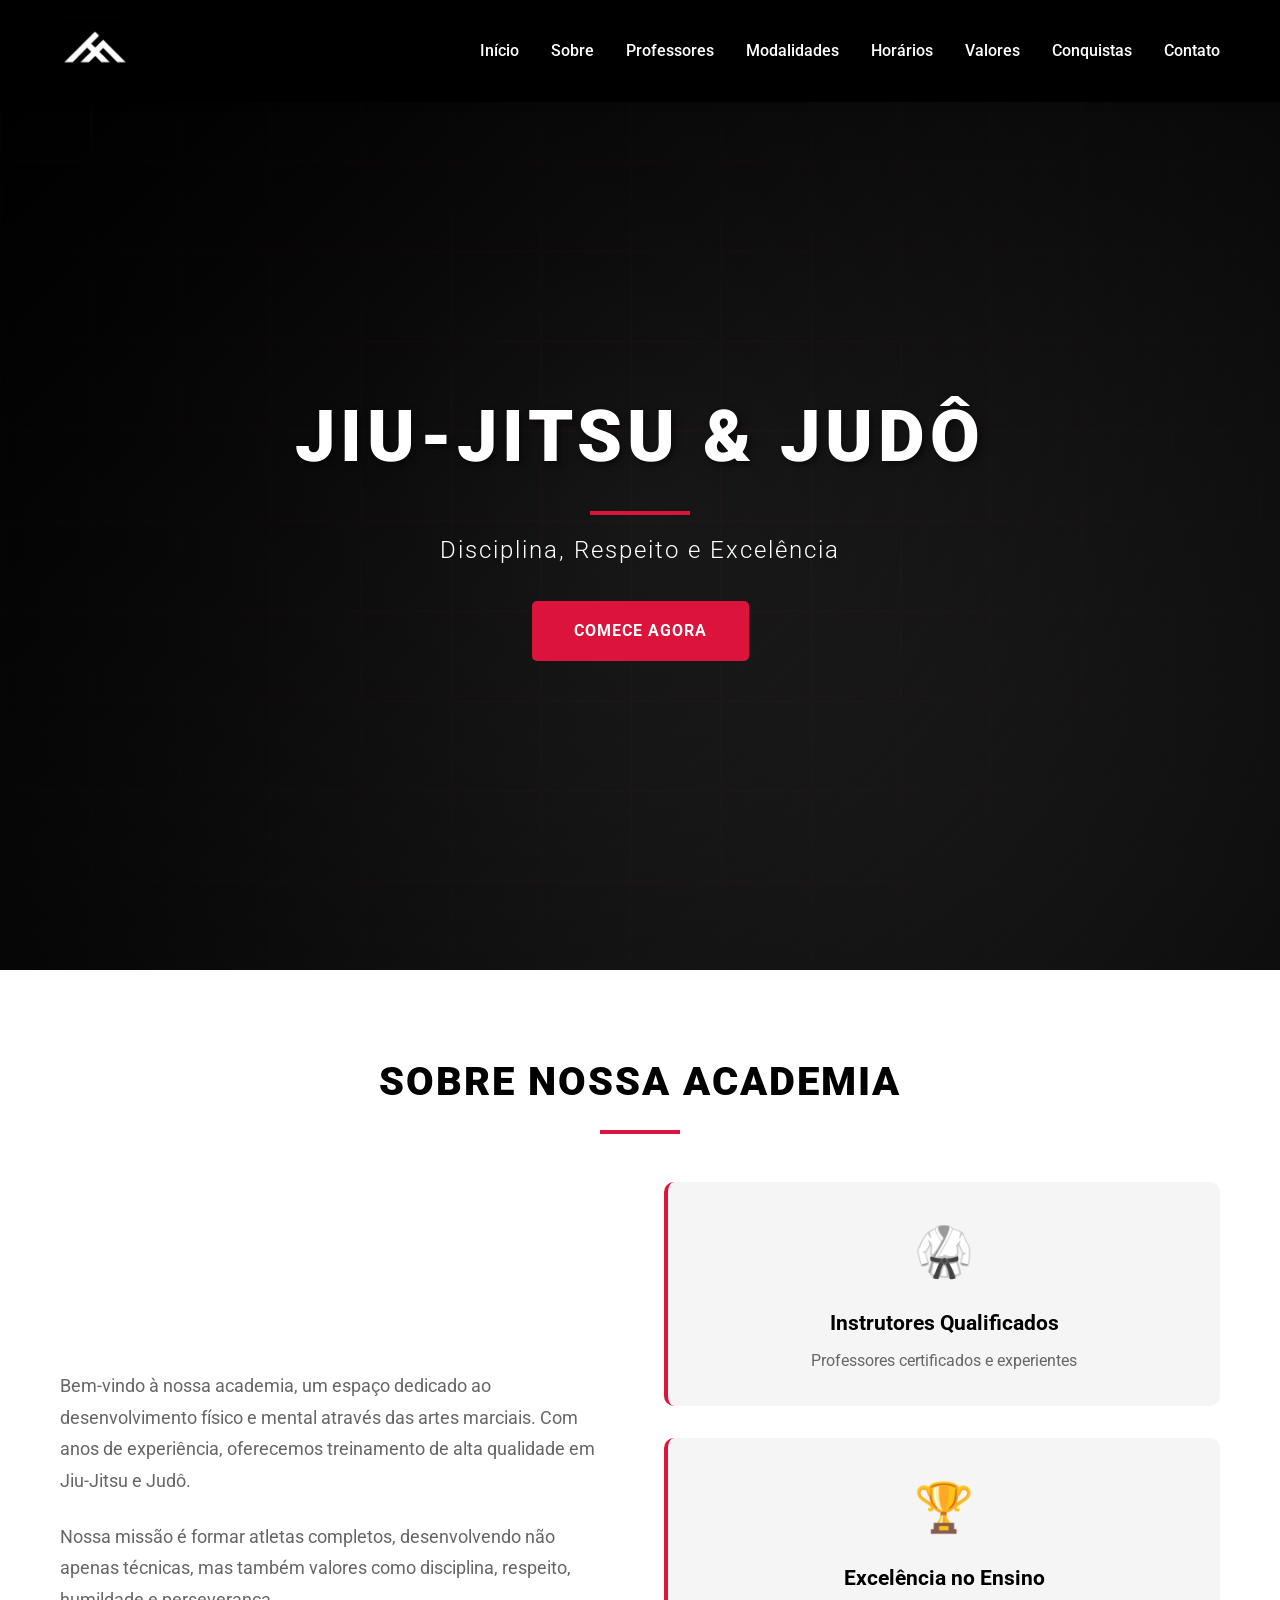
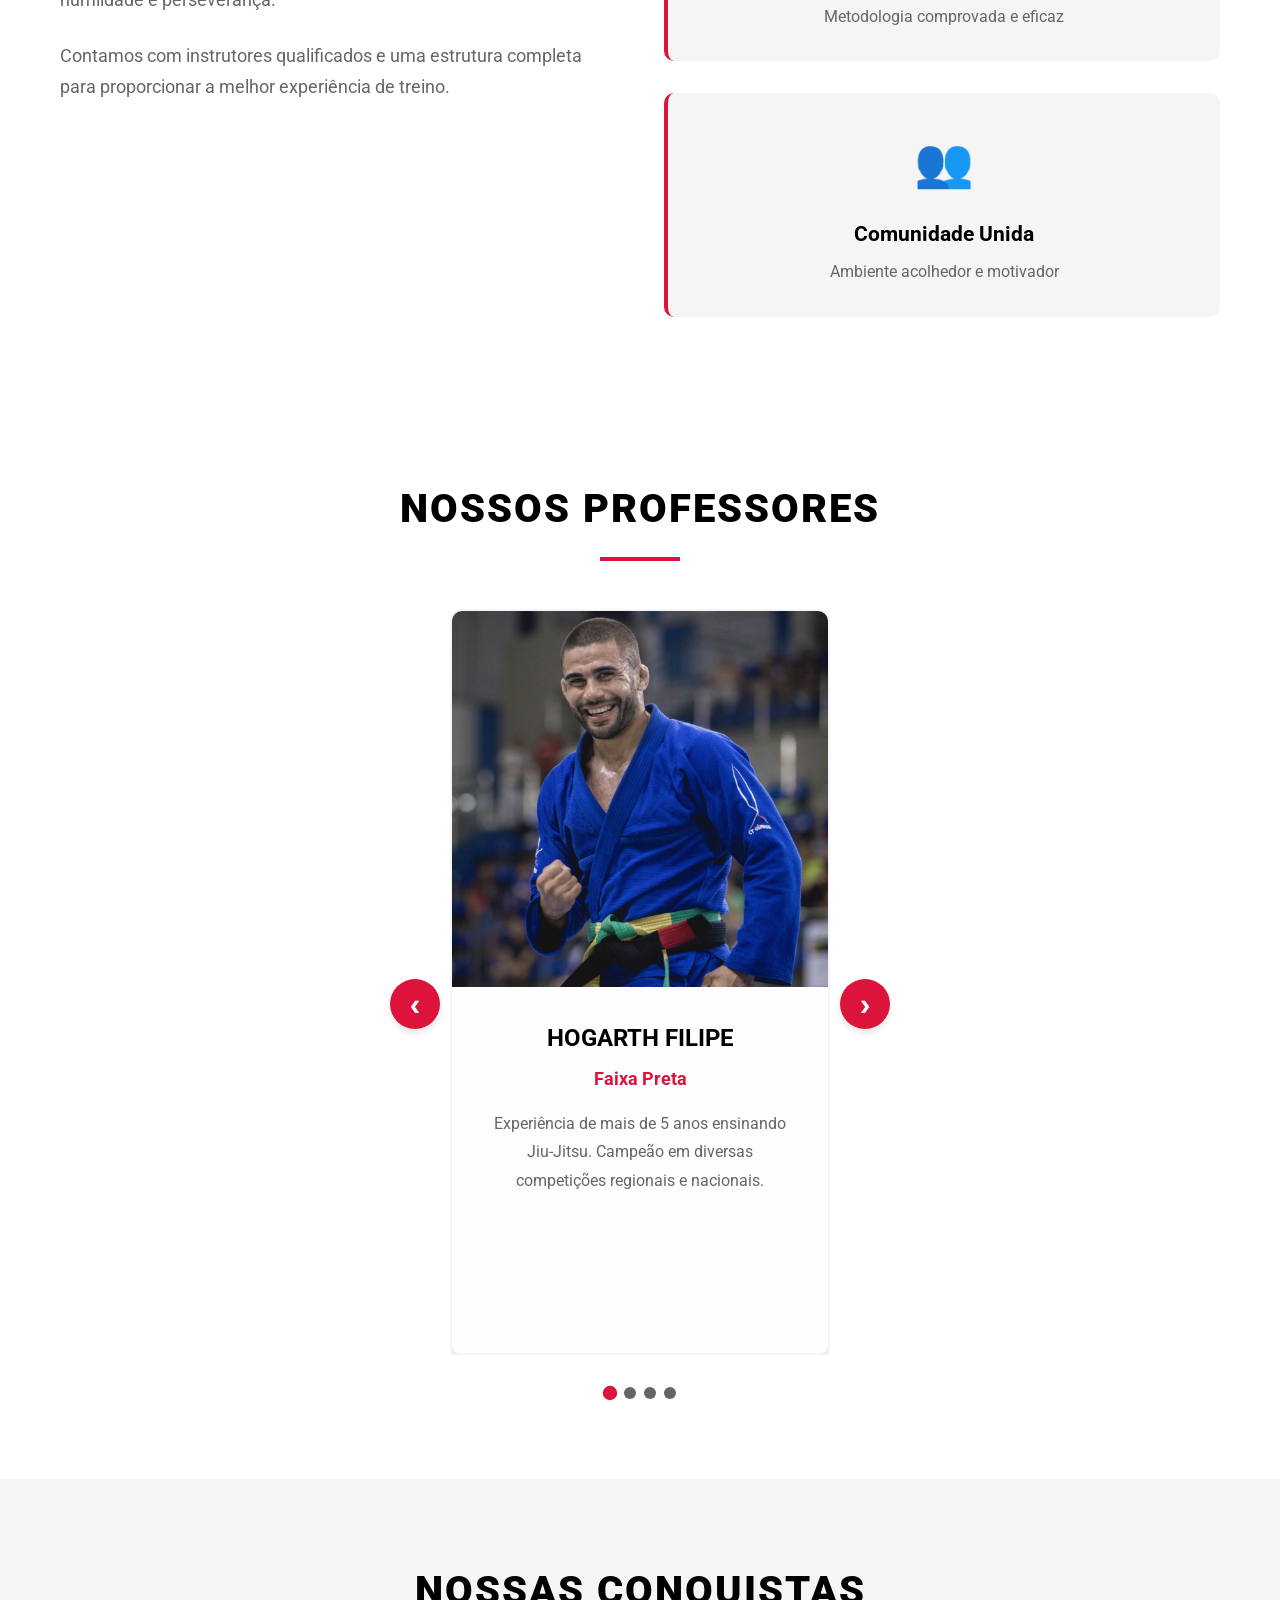
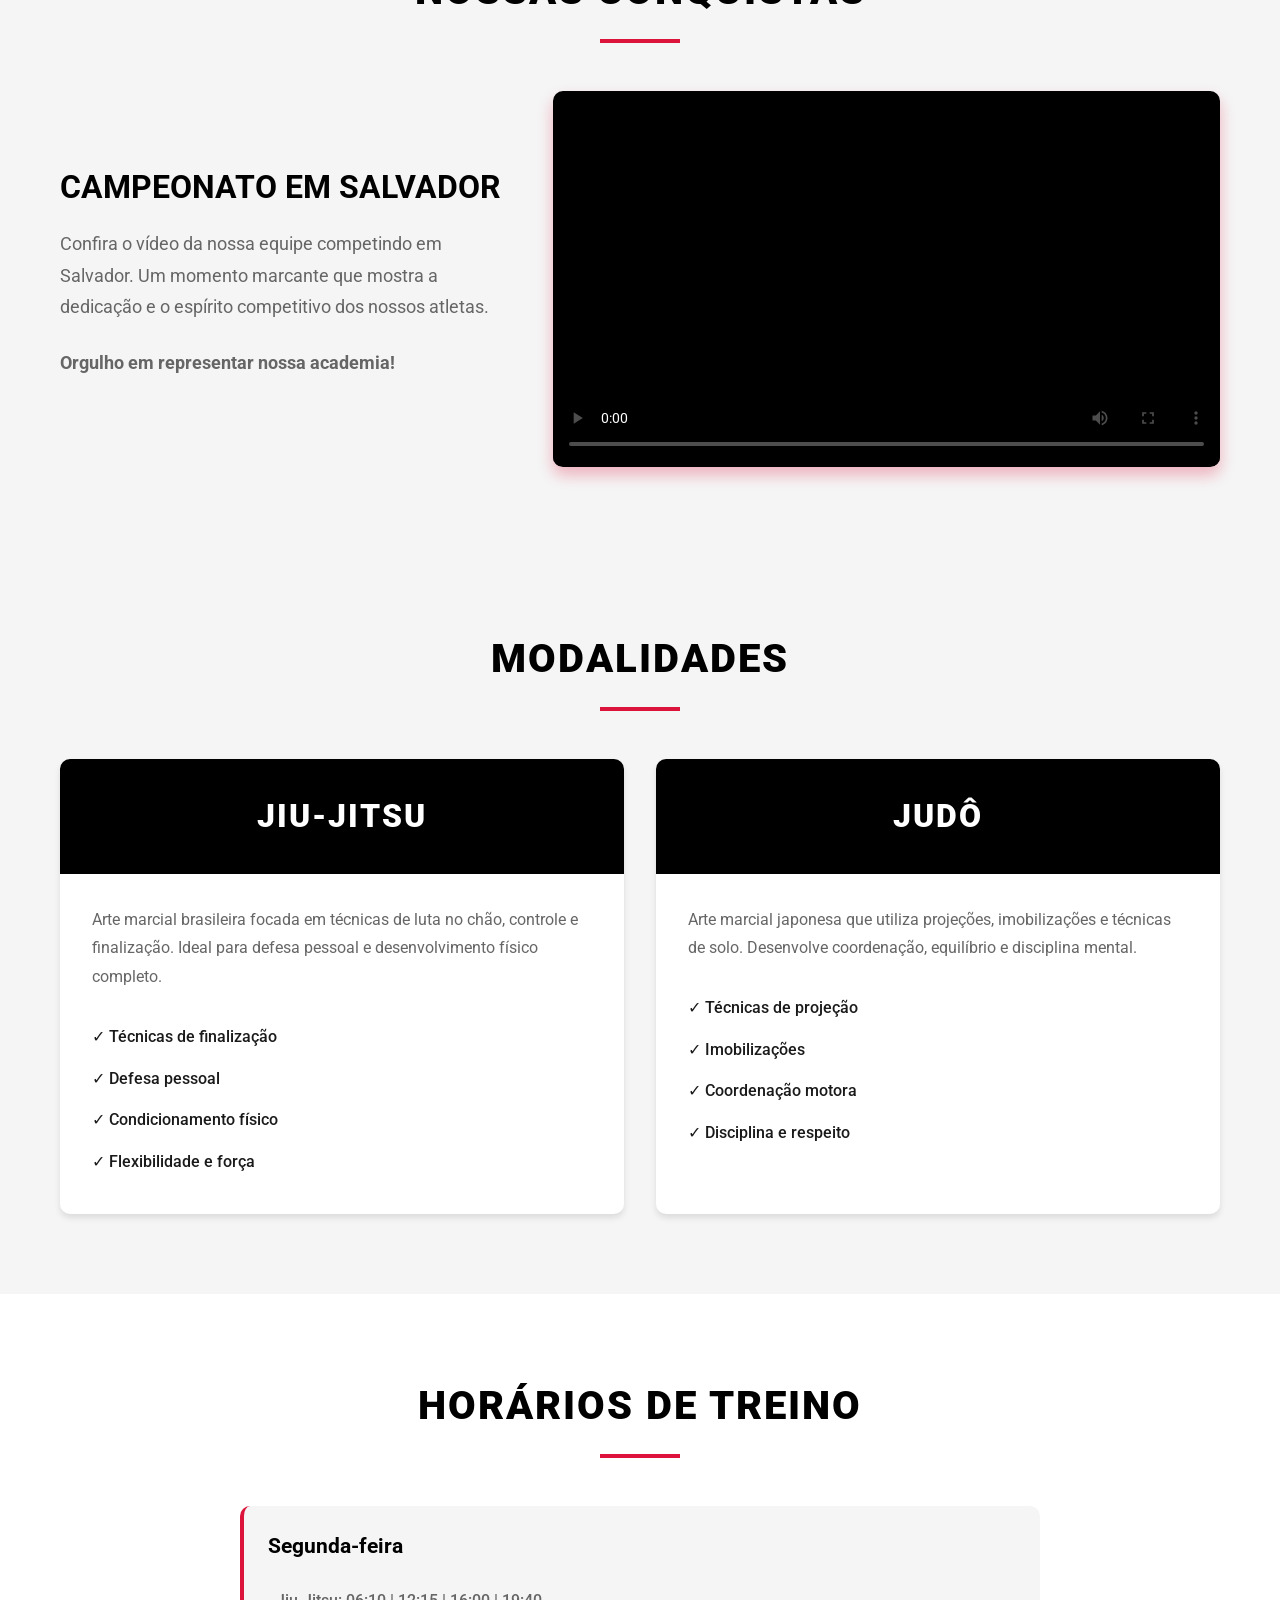
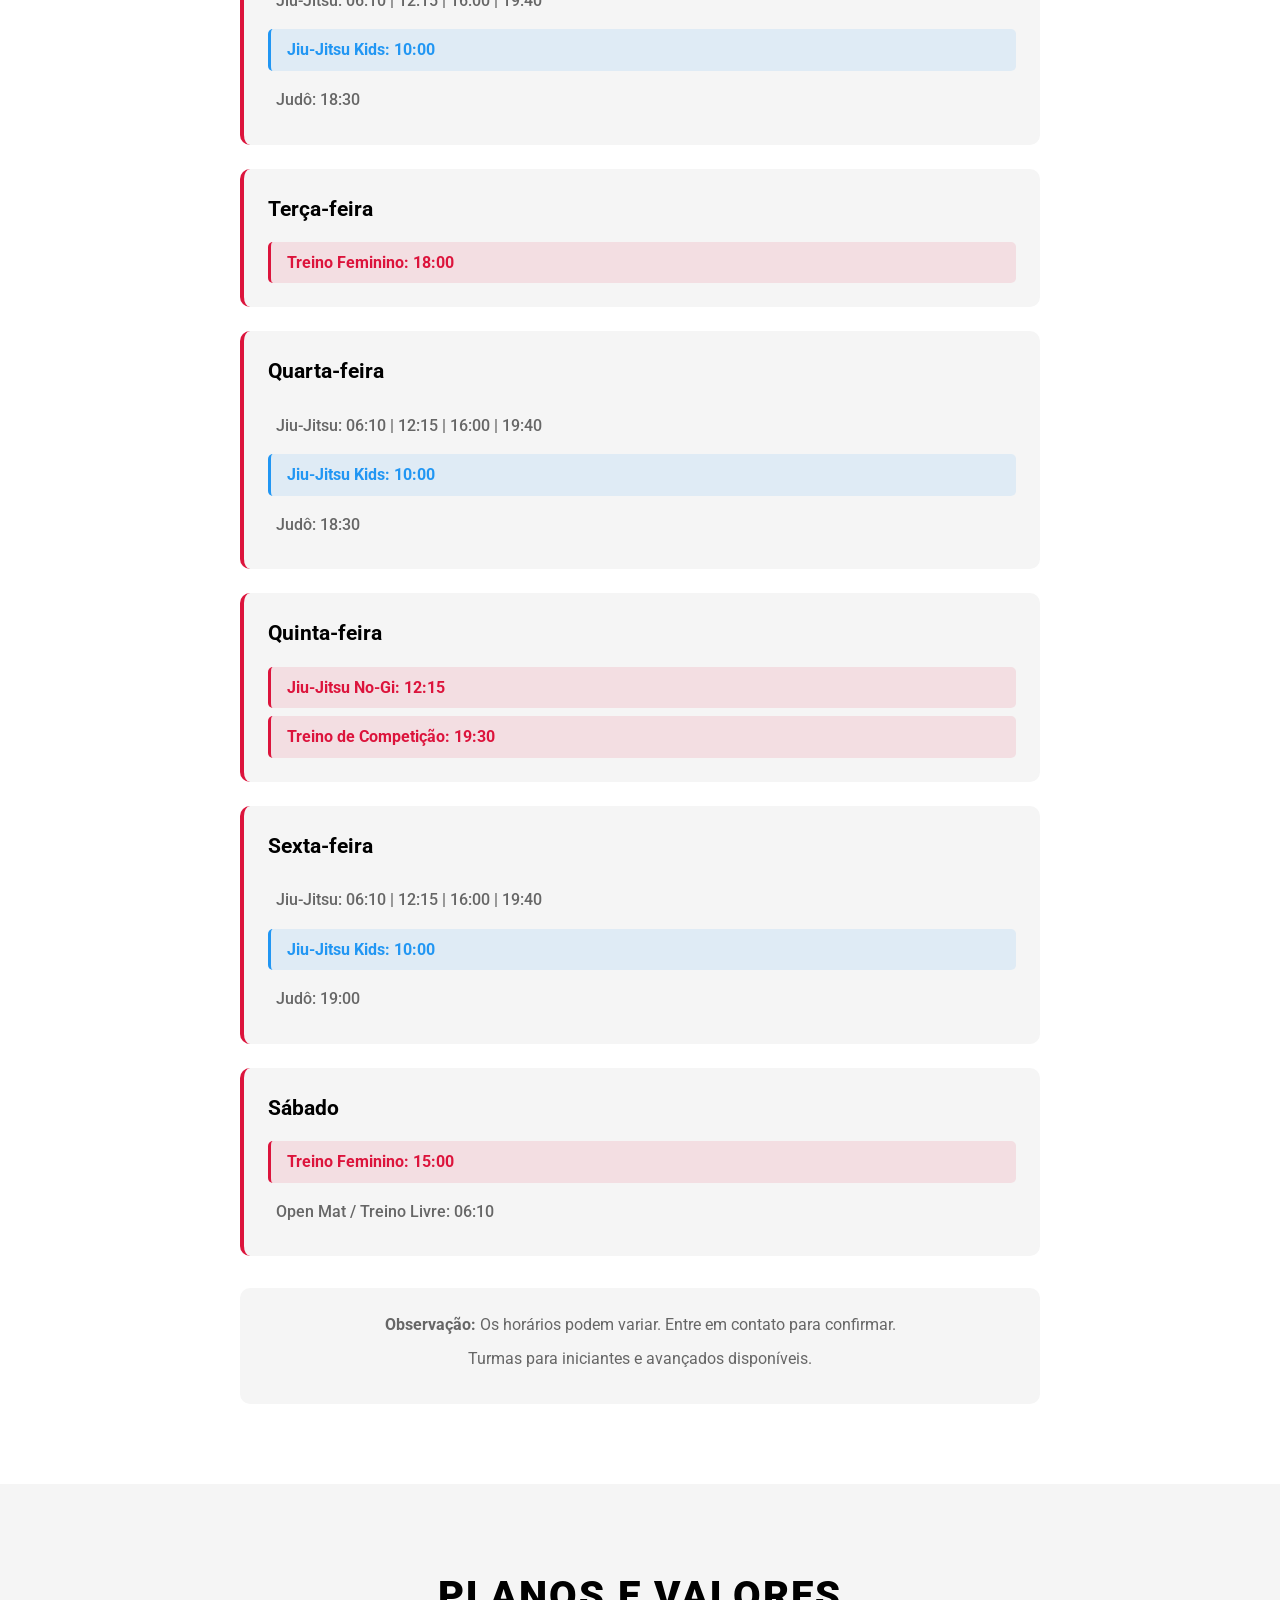
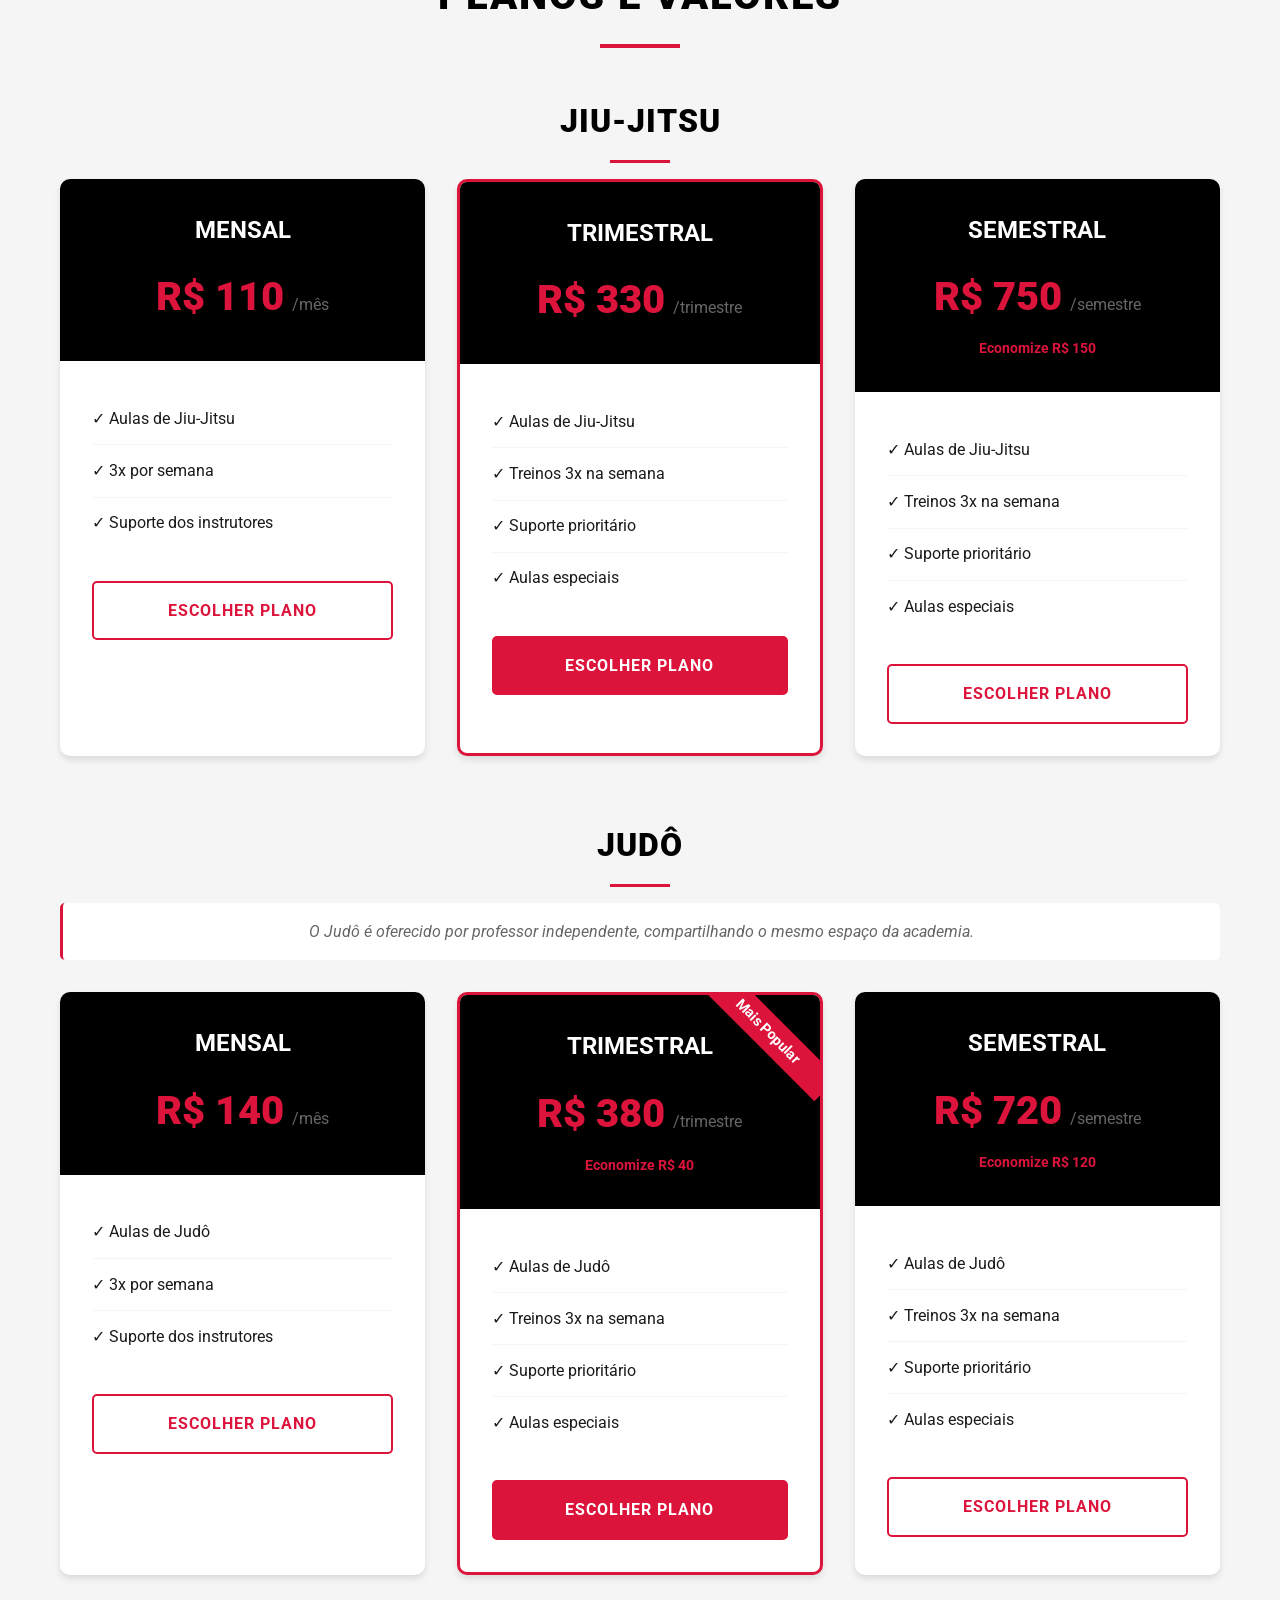
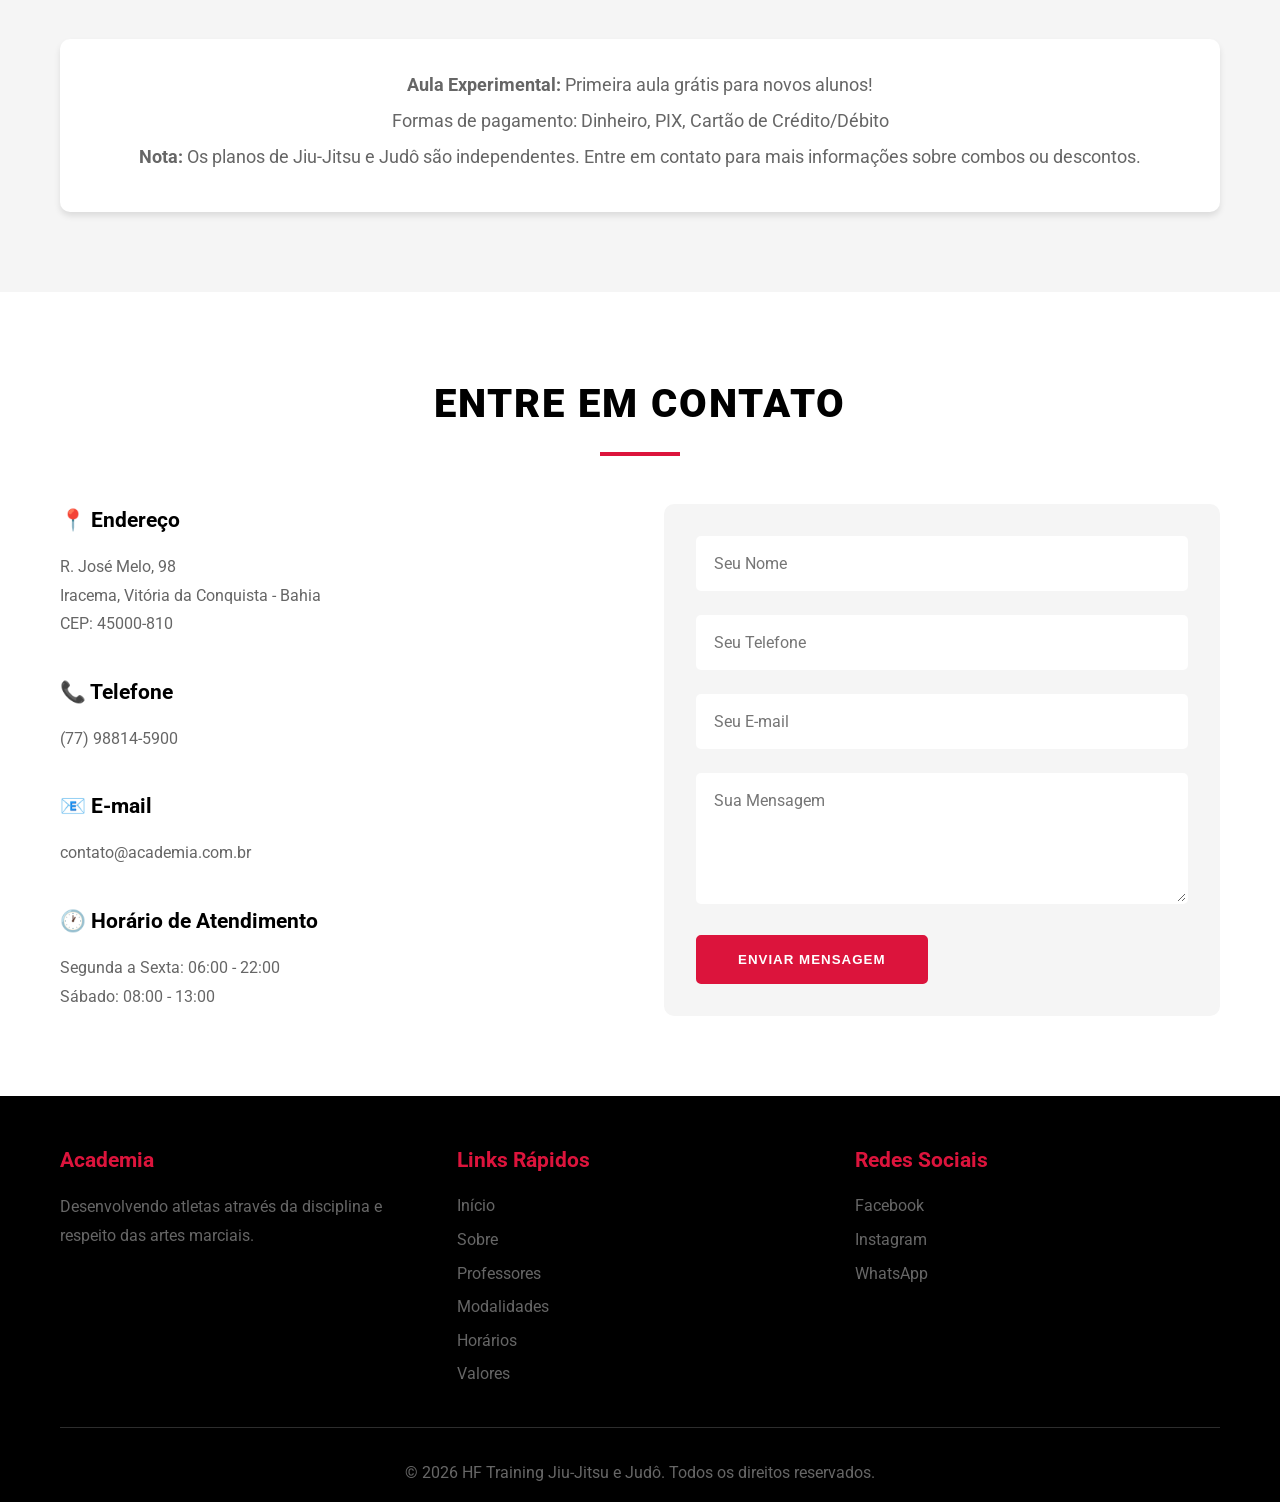
==== index.html @ 8a767da7 "first commit" ====
<!DOCTYPE html>
<html lang="pt-BR">
<head>
    <meta charset="UTF-8">
    <meta name="viewport" content="width=device-width, initial-scale=1.0">
    <title>Academia de Jiu-Jitsu e Judô</title>
    <link rel="stylesheet" href="css/styles.css">
    <link rel="preconnect" href="https://fonts.googleapis.com">
    <link rel="preconnect" href="https://fonts.gstatic.com" crossorigin>
    <link href="https://fonts.googleapis.com/css2?family=Roboto:wght@300;400;700;900&display=swap" rel="stylesheet">
</head>
<body>
    <!-- Header -->
    <header class="header">
        <nav class="nav">
            <div class="container">
                <div class="nav-content">
                    <div class="logo">
                        <img src="assets/495334105_18093849868603931_668979407470756618_n.jpg" width="70" height="70" alt="Logo da Academia">
                    </div>
                    <ul class="nav-menu" id="navMenu">
                        <li><a href="#inicio">Início</a></li>
                        <li><a href="#sobre">Sobre</a></li>
                        <li><a href="#professores">Professores</a></li>
                        <li><a href="#modalidades">Modalidades</a></li>
                        <li><a href="#horarios">Horários</a></li>
                        <li><a href="#valores">Valores</a></li>
                        <li><a href="#campeonato">Conquistas</a></li>
                        <li><a href="#contato">Contato</a></li>
                    </ul>
                    <button class="menu-toggle" id="menuToggle">
                        <span></span>
                        <span></span>
                        <span></span>
                    </button>
                </div>
            </div>
        </nav>
    </header>

    <!-- Hero Section -->
    <section id="inicio" class="hero">
        <!-- Vídeo de fundo (descomente e adicione o caminho do seu vídeo) -->
        <video class="hero-video" autoplay muted loop playsinline>
            <source src="assets/Open Salvador Fall 2025🏢 @marcos_andrade.eng 👨_⚕️ @eneiasbraga 👩_⚕️ @eduardanalilan_fisio 🏋️.mp4" type="video/mp4">
        </video>
        
        <!-- Imagem de fundo (descomente e adicione o caminho da sua imagem) -->
        <!-- <div class="hero-image" style="background-image: url('images/hero-background.jpg');"></div> -->
        
        <div class="hero-overlay"></div>
        <div class="hero-content">
            <h1 class="hero-title">Jiu-Jitsu & Judô</h1>
            <p class="hero-subtitle">Disciplina, Respeito e Excelência</p>
            <a href="#contato" class="btn btn-primary">Comece Agora</a>
        </div>
    </section>

    <!-- Sobre Section -->
    <section id="sobre" class="sobre">
        <div class="container">
            <h2 class="section-title">Sobre Nossa Academia</h2>
            <div class="sobre-content">
                <div class="sobre-text">
                    <p>Bem-vindo à nossa academia, um espaço dedicado ao desenvolvimento físico e mental através das artes marciais. Com anos de experiência, oferecemos treinamento de alta qualidade em Jiu-Jitsu e Judô.</p>
                    <p>Nossa missão é formar atletas completos, desenvolvendo não apenas técnicas, mas também valores como disciplina, respeito, humildade e perseverança.</p>
                    <p>Contamos com instrutores qualificados e uma estrutura completa para proporcionar a melhor experiência de treino.</p>
                </div>
                <div class="sobre-features">
                    <div class="feature-card">
                        <div class="feature-icon">🥋</div>
                        <h3>Instrutores Qualificados</h3>
                        <p>Professores certificados e experientes</p>
                    </div>
                    <div class="feature-card">
                        <div class="feature-icon">🏆</div>
                        <h3>Excelência no Ensino</h3>
                        <p>Metodologia comprovada e eficaz</p>
                    </div>
                    <div class="feature-card">
                        <div class="feature-icon">👥</div>
                        <h3>Comunidade Unida</h3>
                        <p>Ambiente acolhedor e motivador</p>
                    </div>
                </div>
            </div>
        </div>
    </section>

    <!-- Professores Section -->
    <section id="professores" class="professores">
        <div class="container">
            <h2 class="section-title">Nossos Professores</h2>
            <div class="professores-carousel-wrapper">
                <button class="carousel-btn carousel-btn-prev" id="prevBtn" aria-label="Anterior">
                    <span>‹</span>
                </button>
                <div class="professores-carousel" id="professoresCarousel">
                    <div class="professor-card">
                        <div class="professor-image">
                            <img src="assets/Consagre ao Senhor tudo o que você faz, e os seus planos serão bem-sucedidos.🙏🔥.jpg" alt="Professor de Jiu-Jitsu" onerror="this.src='data:image/svg+xml,%3Csvg xmlns=%22http://www.w3.org/2000/svg%22 width=%22200%22 height=%22200%22%3E%3Crect fill=%22%23DC143C%22 width=%22200%22 height=%22200%22/%3E%3Ctext fill=%22%23fff%22 font-family=%22Arial%22 font-size=%2214%22 x=%2250%25%22 y=%2250%25%22 text-anchor=%22middle%22 dy=%22.3em%22%3EProfessor%3C/text%3E%3C/svg%3E'">
                        </div>
                        <div class="professor-info">
                            <h3>Hogarth Filipe</h3>
                            <p class="professor-faixa">Faixa Preta</p>
                            <p class="professor-descricao">Experiência de mais de 5 anos ensinando Jiu-Jitsu. Campeão em diversas competições regionais e nacionais.</p>
                        </div>
                    </div>
                    <div class="professor-card">
                        <div class="professor-image">
                            <img src="assets/519424177_17980529186849770_8554476526437491802_n.webp" alt="Professor de Jiu-Jitsu" onerror="this.src='data:image/svg+xml,%3Csvg xmlns=%22http://www.w3.org/2000/svg%22 width=%22200%22 height=%22200%22%3E%3Crect fill=%22%23DC143C%22 width=%22200%22 height=%22200%22/%3E%3Ctext fill=%22%23fff%22 font-family=%22Arial%22 font-size=%2214%22 x=%2250%25%22 y=%2250%25%22 text-anchor=%22middle%22 dy=%22.3em%22%3EProfessor%3C/text%3E%3C/svg%3E'">
                        </div>
                        <div class="professor-info">
                            <h3>Galeno Aguiar</h3>
                            <p class="professor-faixa">Faixa Preta</p>
                            <p class="professor-descricao">Instrutor dedicado com foco no desenvolvimento técnico e pessoal dos alunos. Múltiplas conquistas em competições.</p>
                        </div>
                    </div>
                    <div class="professor-card">
                        <div class="professor-image">
                            <img src="assets/💜.webp" alt="Instrutora de Jiu-Jitsu" onerror="this.src='data:image/svg+xml,%3Csvg xmlns=%22http://www.w3.org/2000/svg%22 width=%22200%22 height=%22200%22%3E%3Crect fill=%22%23DC143C%22 width=%22200%22 height=%22200%22/%3E%3Ctext fill=%22%23fff%22 font-family=%22Arial%22 font-size=%2214%22 x=%2250%25%22 y=%2250%25%22 text-anchor=%22middle%22 dy=%22.3em%22%3EInstrutora%3C/text%3E%3C/svg%3E'">
                        </div>
                        <div class="professor-info">
                            <h3>Clara Pires</h3>
                            <p class="professor-faixa">Instrutora</p>
                            <p class="professor-descricao">Instrutora dedicada ao ensino do Jiu-Jitsu, promovendo um ambiente acolhedor e motivador para todos os alunos.</p>
                        </div>
                    </div>
                    <div class="professor-card">
                        <div class="professor-image">
                            <img src="assets/Pensar que, há alguns anos, eu via o judô de uma forma limitada. Buscava apenas a minha ascensão.jpg" alt="Professor de Judô" onerror="this.src='data:image/svg+xml,%3Csvg xmlns=%22http://www.w3.org/2000/svg%22 width=%22200%22 height=%22200%22%3E%3Crect fill=%22%23000%22 width=%22200%22 height=%22200%22/%3E%3Ctext fill=%22%23fff%22 font-family=%22Arial%22 font-size=%2214%22 x=%2250%25%22 y=%2250%25%22 text-anchor=%22middle%22 dy=%22.3em%22%3EProfessor%3C/text%3E%3C/svg%3E'">
                        </div>
                        <div class="professor-info">
                            <h3>Matheus Doria</h3>
                            <p class="professor-faixa">Faixa Preta</p>
                            <p class="professor-descricao">Instrutor certificado com ampla experiência em Judô. Dedicado ao desenvolvimento técnico e pessoal dos alunos.</p>
                        </div>
                    </div>
                </div>
                <button class="carousel-btn carousel-btn-next" id="nextBtn" aria-label="Próximo">
                    <span>›</span>
                </button>
                <div class="carousel-indicators" id="carouselIndicators"></div>
            </div>
        </div>
    </section>

    <!-- Vídeo Campeonato Section -->
    <section id="campeonato" class="campeonato">
        <div class="container">
            <h2 class="section-title">Nossas Conquistas</h2>
            <div class="campeonato-content">
                <div class="campeonato-info">
                    <h3>Campeonato em Salvador</h3>
                    <p>Confira o vídeo da nossa equipe competindo em Salvador. Um momento marcante que mostra a dedicação e o espírito competitivo dos nossos atletas.</p>
                    <p class="campeonato-destaque">Orgulho em representar nossa academia!</p>
                </div>
                <div class="campeonato-video">
                    <!-- Substitua o src pelo link do seu vídeo do YouTube ou caminho do arquivo local -->
                    <div class="video-wrapper">
                        <!-- Opção 1: Vídeo do YouTube (recomendado) -->
                        <!-- <iframe 
                            id="campeonatoVideo"
                            src="assets/O primeiro dia do Salvador Open Spring. Um dia marcado por muita união, respeito e espírito espo.mp4" 
                            frameborder="0" 
                            allow="accelerometer; autoplay; clipboard-write; encrypted-media; gyroscope; picture-in-picture" 
                            allowfullscreen
                            loading="lazy">
                        </iframe> -->
                        
                        <!-- Opção 2: Vídeo local (descomente e use se preferir) -->
                        
                        <video controls poster="images/campeonato-thumb.jpg">
                            <source src="assets/O primeiro dia do Salvador Open Spring. Um dia marcado por muita união, respeito e espírito espo.mp4" type="video/mp4">
                            Seu navegador não suporta vídeos HTML5.
                        </video>
                       
                    </div>
                  
                </div>
            </div>
        </div>
    </section>

    <!-- Modalidades Section -->
    <section id="modalidades" class="modalidades">
        <div class="container">
            <h2 class="section-title">Modalidades</h2>
            <div class="modalidades-grid">
                <div class="modalidade-card">
                    <div class="modalidade-header">
                        <h3>Jiu-Jitsu</h3>
                    </div>
                    <div class="modalidade-body">
                        <p>Arte marcial brasileira focada em técnicas de luta no chão, controle e finalização. Ideal para defesa pessoal e desenvolvimento físico completo.</p>
                        <ul class="modalidade-beneficios">
                            <li>✓ Técnicas de finalização</li>
                            <li>✓ Defesa pessoal</li>
                            <li>✓ Condicionamento físico</li>
                            <li>✓ Flexibilidade e força</li>
                        </ul>
                    </div>
                </div>
                <div class="modalidade-card">
                    <div class="modalidade-header">
                        <h3>Judô</h3>
                    </div>
                    <div class="modalidade-body">
                        <p>Arte marcial japonesa que utiliza projeções, imobilizações e técnicas de solo. Desenvolve coordenação, equilíbrio e disciplina mental.</p>
                        <ul class="modalidade-beneficios">
                            <li>✓ Técnicas de projeção</li>
                            <li>✓ Imobilizações</li>
                            <li>✓ Coordenação motora</li>
                            <li>✓ Disciplina e respeito</li>
                        </ul>
                    </div>
                </div>
            </div>
        </div>
    </section>

    <!-- Horários Section -->
    <section id="horarios" class="horarios">
        <div class="container">
            <h2 class="section-title">Horários de Treino</h2>
            <div class="horarios-content">
                <div class="horario-tabela">
                    <div class="horario-dia">
                        <h3>Segunda-feira</h3>
                        <div class="horario-aulas">
                            <span class="horario-item">Jiu-Jitsu: 06:10 | 12:15 | 16:00 | 19:40</span>
                            <span class="horario-item horario-kids">Jiu-Jitsu Kids: 10:00</span>
                            <span class="horario-item">Judô: 18:30</span>
                        </div>
                    </div>
                    <div class="horario-dia">
                        <h3>Terça-feira</h3>
                        <div class="horario-aulas">
                            <span class="horario-item horario-destaque">Treino Feminino: 18:00</span>
                        </div>
                    </div>
                    <div class="horario-dia">
                        <h3>Quarta-feira</h3>
                        <div class="horario-aulas">
                            <span class="horario-item">Jiu-Jitsu: 06:10 | 12:15 | 16:00 | 19:40</span>
                            <span class="horario-item horario-kids">Jiu-Jitsu Kids: 10:00</span>
                            <span class="horario-item">Judô: 18:30</span>
                        </div>
                    </div>
                    <div class="horario-dia">
                        <h3>Quinta-feira</h3>
                        <div class="horario-aulas">
                            <span class="horario-item horario-destaque">Jiu-Jitsu No-Gi: 12:15</span>
                            <span class="horario-item horario-destaque">Treino de Competição: 19:30</span>
                        </div>
                    </div>
                    <div class="horario-dia">
                        <h3>Sexta-feira</h3>
                        <div class="horario-aulas">
                            <span class="horario-item">Jiu-Jitsu: 06:10 | 12:15 | 16:00 | 19:40</span>
                            <span class="horario-item horario-kids">Jiu-Jitsu Kids: 10:00</span>
                            <span class="horario-item">Judô: 19:00</span>
                        </div>
                    </div>
                    <div class="horario-dia">
                        <h3>Sábado</h3>
                        <div class="horario-aulas">
                            <span class="horario-item horario-destaque">Treino Feminino: 15:00</span>
                            <span class="horario-item">Open Mat / Treino Livre: 06:10</span>
                        </div>
                    </div>
                </div>
                <div class="horario-info">
                    <p><strong>Observação:</strong> Os horários podem variar. Entre em contato para confirmar.</p>
                    <p>Turmas para iniciantes e avançados disponíveis.</p>
                    
                </div>
            </div>
        </div>
    </section>

    <!-- Valores Section -->
    <section id="valores" class="valores">
        <div class="container">
            <h2 class="section-title">Planos e Valores</h2>
            
            <!-- Jiu-Jitsu -->
            <div class="modalidade-valores">
                <h3 class="modalidade-valores-title">Jiu-Jitsu</h3>
                <div class="planos-grid">
                    <div class="plano-card">
                        <div class="plano-header">
                            <h3>Mensal</h3>
                            <div class="plano-preco">
                                <span class="preco-valor">R$ 110</span>
                                <span class="preco-periodo">/mês</span>
                            </div>
                        </div>
                        <div class="plano-body">
                            <ul class="plano-beneficios">
                                <li>✓ Aulas de Jiu-Jitsu</li>
                                <li>✓ 3x por semana</li>
                                <li>✓ Suporte dos instrutores</li>
                            </ul>
                            <a href="#contato" class="btn btn-outline">Escolher Plano</a>
                        </div>
                    </div>
                    <div class="plano-card featured">
                        
                        <div class="plano-header">
                            <h3>Trimestral</h3>
                            <div class="plano-preco">
                                <span class="preco-valor">R$ 330</span>
                                <span class="preco-periodo">/trimestre</span>
                            </div>
                        </div>
                        <div class="plano-body">
                            <ul class="plano-beneficios">
                                <li>✓ Aulas de Jiu-Jitsu</li>
                                <li>✓ Treinos 3x na semana</li>
                                <li>✓ Suporte prioritário</li>
                                <li>✓ Aulas especiais</li>
                            </ul>
                            <a href="#contato" class="btn btn-primary">Escolher Plano</a>
                        </div>
                    </div>
                    <div class="plano-card">
                        <div class="plano-header">
                            <h3>Semestral</h3>
                            <div class="plano-preco">
                                <span class="preco-valor">R$ 750</span>
                                <span class="preco-periodo">/semestre</span>
                            </div>
                            <p class="plano-economia">Economize R$ 150</p>
                        </div>
                        <div class="plano-body">
                            <ul class="plano-beneficios">
                                <li>✓ Aulas de Jiu-Jitsu</li>
                                <li>✓ Treinos 3x na semana</li>
                               
                                <li>✓ Suporte prioritário</li>
                                <li>✓ Aulas especiais</li>
                              
                            </ul>
                            <a href="#contato" class="btn btn-outline">Escolher Plano</a>
                        </div>
                    </div>
                </div>
            </div>

            <!-- Judô -->
            <div class="modalidade-valores">
                <h3 class="modalidade-valores-title">Judô</h3>
                <p class="modalidade-valores-nota"><em>O Judô é oferecido por professor independente, compartilhando o mesmo espaço da academia.</em></p>
                <div class="planos-grid">
                    <div class="plano-card">
                        <div class="plano-header">
                            <h3>Mensal</h3>
                            <div class="plano-preco">
                                <span class="preco-valor">R$ 140</span>
                                <span class="preco-periodo">/mês</span>
                            </div>
                        </div>
                        <div class="plano-body">
                            <ul class="plano-beneficios">
                                <li>✓ Aulas de Judô</li>
                                <li>✓ 3x por semana</li>
                                
                                <li>✓ Suporte dos instrutores</li>
                            </ul>
                            <a href="#contato" class="btn btn-outline">Escolher Plano</a>
                        </div>
                    </div>
                    <div class="plano-card featured">
                        <div class="plano-badge">Mais Popular</div>
                        <div class="plano-header">
                            <h3>Trimestral</h3>
                            <div class="plano-preco">
                                <span class="preco-valor">R$ 380</span>
                                <span class="preco-periodo">/trimestre</span>
                            </div>
                            <p class="plano-economia">Economize R$ 40</p>
                        </div>
                        <div class="plano-body">
                            <ul class="plano-beneficios">
                                <li>✓ Aulas de Judô</li>
                                <li>✓ Treinos 3x na semana</li>
                               
                                <li>✓ Suporte prioritário</li>
                                <li>✓ Aulas especiais</li>
                            </ul>
                            <a href="#contato" class="btn btn-primary">Escolher Plano</a>
                        </div>
                    </div>
                    <div class="plano-card">
                        <div class="plano-header">
                            <h3>Semestral</h3>
                            <div class="plano-preco">
                                <span class="preco-valor">R$ 720</span>
                                <span class="preco-periodo">/semestre</span>
                            </div>
                            <p class="plano-economia">Economize R$ 120</p>
                        </div>
                        <div class="plano-body">
                            <ul class="plano-beneficios">
                                <li>✓ Aulas de Judô</li>
                                <li>✓ Treinos 3x na semana</li>
                                <li>✓ Suporte prioritário</li>
                                <li>✓ Aulas especiais</li>
                              
                            </ul>
                            <a href="#contato" class="btn btn-outline">Escolher Plano</a>
                        </div>
                    </div>
                </div>
            </div>

            <div class="valores-info">
                <p><strong>Aula Experimental:</strong> Primeira aula grátis para novos alunos!</p>
                <p>Formas de pagamento: Dinheiro, PIX, Cartão de Crédito/Débito</p>
                <p><strong>Nota:</strong> Os planos de Jiu-Jitsu e Judô são independentes. Entre em contato para mais informações sobre combos ou descontos.</p>
            </div>
        </div>
    </section>

    <!-- Contato Section -->
    <section id="contato" class="contato">
        <div class="container">
            <h2 class="section-title">Entre em Contato</h2>
            <div class="contato-content">
                <div class="contato-info">
                    <div class="contato-item">
                        <h3>📍 Endereço</h3>
                        <p> R. José Melo, 98<br>Iracema, Vitória da Conquista - Bahia<br>CEP: 45000-810</p>
                    </div>
                    <div class="contato-item">
                        <h3>📞 Telefone</h3>
                        <p>(77) 98814-5900<br></p>
                    </div>
                    <div class="contato-item">
                        <h3>📧 E-mail</h3>
                        <p>contato@academia.com.br</p>
                    </div>
                    <div class="contato-item">
                        <h3>🕐 Horário de Atendimento</h3>
                        <p>Segunda a Sexta: 06:00 - 22:00<br>Sábado: 08:00 - 13:00</p>
                    </div>
                </div>
                <div class="contato-form">
                    <form id="contactForm">
                        <div class="form-group">
                            <input type="text" id="nome" name="nome" placeholder="Seu Nome" required>
                        </div>
                        <div class="form-group">
                            <input type="tel" id="telefone" name="telefone" placeholder="Seu Telefone" required>
                        </div>
                        <div class="form-group">
                            <input type="email" id="email" name="email" placeholder="Seu E-mail" required>
                        </div>
                        <div class="form-group">
                            <textarea id="mensagem" name="mensagem" rows="5" placeholder="Sua Mensagem" required></textarea>
                        </div>
                        <button type="submit" class="btn btn-primary">Enviar Mensagem</button>
                    </form>
                </div>
            </div>
        </div>
    </section>

    <!-- Footer -->
    <footer class="footer">
        <div class="container">
            <div class="footer-content">
                <div class="footer-section">
                    <h3>Academia</h3>
                    <p>Desenvolvendo atletas através da disciplina e respeito das artes marciais.</p>
                </div>
                <div class="footer-section">
                    <h3>Links Rápidos</h3>
                    <ul>
                        <li><a href="#inicio">Início</a></li>
                        <li><a href="#sobre">Sobre</a></li>
                        <li><a href="#professores">Professores</a></li>
                        <li><a href="#modalidades">Modalidades</a></li>
                        <li><a href="#horarios">Horários</a></li>
                        <li><a href="#valores">Valores</a></li>
                    </ul>
                </div>
                <div class="footer-section">
                    <h3>Redes Sociais</h3>
                    <div class="social-links">
                        <a href="#" class="social-link">Facebook</a>
                        <a href="#" class="social-link">Instagram</a>
                        <a href="#" class="social-link">WhatsApp</a>
                    </div>
                </div>
            </div>
            <div class="footer-bottom">
                <p>&copy; 2026 HF Training Jiu-Jitsu e Judô. Todos os direitos reservados.</p>
            </div>
        </div>
    </footer>

    <script src="js/script.js"></script>
</body>
</html>
---- css/styles.css ----
/* Reset e Variáveis */
* {
    margin: 0;
    padding: 0;
    box-sizing: border-box;
}

:root {
    --cor-vermelho: #DC143C;
    --cor-vermelho-escuro: #B71C1C;
    --cor-preto: #000000;
    --cor-preto-suave: #1a1a1a;
    --cor-cinza-escuro: #2d2d2d;
    --cor-cinza: #666666;
    --cor-cinza-claro: #f5f5f5;
    --cor-branco: #ffffff;
    --sombra: 0 4px 6px rgba(0, 0, 0, 0.1);
    --sombra-hover: 0 8px 15px rgba(220, 20, 60, 0.3);
}

body {
    font-family: 'Roboto', sans-serif;
    line-height: 1.6;
    color: var(--cor-preto-suave);
    overflow-x: hidden;
}

/* Regras gerais para imagens e vídeos */
img {
    max-width: 100%;
    height: auto;
    display: block;
}

video {
    max-width: 100%;
    height: auto;
    display: block;
}

.container {
    max-width: 1200px;
    margin: 0 auto;
    padding: 0 20px;
}

/* Header */
.header {
    position: fixed;
    top: 0;
    width: 100%;
    background: var(--cor-preto);
    z-index: 1000;
    box-shadow: var(--sombra);
}

.nav {
    padding: 1rem 0;
}

.nav-content {
    display: flex;
    justify-content: space-between;
    align-items: center;
}

.logo h1 {
    color: var(--cor-vermelho);
    font-size: 1.8rem;
    font-weight: 900;
    letter-spacing: 2px;
}

.nav-menu {
    display: flex;
    list-style: none;
    gap: 2rem;
}

.nav-menu a {
    color: var(--cor-branco);
    text-decoration: none;
    font-weight: 500;
    transition: color 0.3s;
    position: relative;
}

.nav-menu a::after {
    content: '';
    position: absolute;
    bottom: -5px;
    left: 0;
    width: 0;
    height: 2px;
    background: var(--cor-vermelho);
    transition: width 0.3s;
}

.nav-menu a:hover {
    color: var(--cor-vermelho);
}

.nav-menu a:hover::after {
    width: 100%;
}

.menu-toggle {
    display: none;
    flex-direction: column;
    background: transparent;
    border: none;
    cursor: pointer;
    gap: 5px;
}

.menu-toggle span {
    width: 25px;
    height: 3px;
    background: var(--cor-branco);
    transition: all 0.3s;
}

/* Hero Section */
.hero {
    position: relative;
    height: 100vh;
    background: linear-gradient(135deg, var(--cor-preto) 0%, var(--cor-cinza-escuro) 100%);
    display: flex;
    align-items: center;
    justify-content: center;
    text-align: center;
    margin-top: 70px;
    overflow: hidden;
}

.hero-video {
    position: absolute;
    top: 0;
    left: 0;
    width: 100%;
    height: 100%;
    object-fit: cover;
    object-position: center;
    z-index: 0;
    min-width: 100%;
    min-height: 100%;
}

.hero-image {
    position: absolute;
    top: 0;
    left: 0;
    width: 100%;
    height: 100%;
    background-size: cover;
    background-position: center;
    background-repeat: no-repeat;
    background-attachment: fixed;
    z-index: 0;
}

.hero::before {
    content: '';
    position: absolute;
    top: 0;
    left: 0;
    right: 0;
    bottom: 0;
    background: url('data:image/svg+xml,<svg xmlns="http://www.w3.org/2000/svg" viewBox="0 0 100 100"><defs><pattern id="grid" width="10" height="10" patternUnits="userSpaceOnUse"><path d="M 10 0 L 0 0 0 10" fill="none" stroke="%23DC143C" stroke-width="0.5" opacity="0.1"/></pattern></defs><rect width="100" height="100" fill="url(%23grid)"/></svg>');
    opacity: 0.3;
    z-index: 0;
}

.hero-overlay {
    position: absolute;
    top: 0;
    left: 0;
    right: 0;
    bottom: 0;
    background: radial-gradient(circle at center, transparent 0%, rgba(0, 0, 0, 0.7) 100%);
    z-index: 1;
}

.hero-content {
    position: relative;
    z-index: 1;
    color: var(--cor-branco);
}

.hero-title {
    font-size: 4.5rem;
    font-weight: 900;
    margin-bottom: 1rem;
    text-transform: uppercase;
    letter-spacing: 5px;
    text-shadow: 3px 3px 6px rgba(0, 0, 0, 0.5);
}

.hero-title::after {
    content: '';
    display: block;
    width: 100px;
    height: 4px;
    background: var(--cor-vermelho);
    margin: 1rem auto;
}

.hero-subtitle {
    font-size: 1.5rem;
    font-weight: 300;
    margin-bottom: 2rem;
    letter-spacing: 2px;
}

/* Buttons */
.btn {
    display: inline-block;
    padding: 15px 40px;
    text-decoration: none;
    border-radius: 5px;
    font-weight: 700;
    text-transform: uppercase;
    letter-spacing: 1px;
    transition: all 0.3s;
    border: 2px solid transparent;
    cursor: pointer;
}

.btn-primary {
    background: var(--cor-vermelho);
    color: var(--cor-branco);
    border-color: var(--cor-vermelho);
}

.btn-primary:hover {
    background: var(--cor-vermelho-escuro);
    border-color: var(--cor-vermelho-escuro);
    transform: translateY(-2px);
    box-shadow: var(--sombra-hover);
}

.btn-outline {
    background: transparent;
    color: var(--cor-vermelho);
    border-color: var(--cor-vermelho);
}

.btn-outline:hover {
    background: var(--cor-vermelho);
    color: var(--cor-branco);
    transform: translateY(-2px);
}

/* Sections */
section {
    padding: 80px 0;
}

.section-title {
    font-size: 2.5rem;
    font-weight: 900;
    text-align: center;
    margin-bottom: 3rem;
    color: var(--cor-preto);
    text-transform: uppercase;
    letter-spacing: 2px;
    position: relative;
}

.section-title::after {
    content: '';
    display: block;
    width: 80px;
    height: 4px;
    background: var(--cor-vermelho);
    margin: 1rem auto;
}

/* Sobre Section */
.sobre {
    background: var(--cor-branco);
}

.sobre-content {
    display: grid;
    grid-template-columns: 1fr 1fr;
    gap: 3rem;
    align-items: center;
}

.sobre-text p {
    margin-bottom: 1.5rem;
    font-size: 1.1rem;
    color: var(--cor-cinza);
    line-height: 1.8;
}

.sobre-features {
    display: grid;
    gap: 2rem;
}

.feature-card {
    background: var(--cor-cinza-claro);
    padding: 2rem;
    border-radius: 10px;
    text-align: center;
    border-left: 4px solid var(--cor-vermelho);
    transition: transform 0.3s, box-shadow 0.3s;
}

.feature-card:hover {
    transform: translateY(-5px);
    box-shadow: var(--sombra);
}

.feature-icon {
    font-size: 3rem;
    margin-bottom: 1rem;
}

.feature-card h3 {
    color: var(--cor-preto);
    margin-bottom: 0.5rem;
    font-size: 1.3rem;
}

.feature-card p {
    color: var(--cor-cinza);
}

/* Professores Section */
.professores {
    background: var(--cor-branco);
}

.professores-carousel-wrapper {
    position: relative;
    max-width: 500px;
    margin: 0 auto;
    padding: 0 60px;
}

.professores-carousel {
    display: flex;
    overflow-x: auto;
    overflow-y: hidden;
    scroll-behavior: smooth;
    gap: 2rem;
    scroll-snap-type: x mandatory;
    -webkit-overflow-scrolling: touch;
    scrollbar-width: none; /* Firefox */
    -ms-overflow-style: none; /* IE and Edge */
    position: relative;
}

.professores-carousel::-webkit-scrollbar {
    display: none; /* Chrome, Safari, Opera */
}

.professor-card {
    background: var(--cor-branco);
    border-radius: 10px;
    overflow: hidden;
    box-shadow: var(--sombra);
    transition: transform 0.3s, box-shadow 0.3s;
    border: 2px solid var(--cor-cinza-claro);
    width: 100%;
    min-width: 100%;
    max-width: 100%;
    flex-shrink: 0;
    scroll-snap-align: start;
    display: flex;
    flex-direction: column;
    height: auto;
}

.professor-card {
    flex: 0 0 300px; 
    background: #fffdfd;
    border-radius: 12px;
    overflow: hidden; 
    display: flex;
    flex-direction: column;
}


.professor-image img {
    width: 100%;
    height: 100%;
    object-fit: cover; 
    display: block;
}

.professor-image img {
    width: 100%;
    height: 100%;
    object-fit: contain;
    object-position: center top;
    transition: transform 0.3s;
    display: block;
}

.professor-card:hover .professor-image img {
    transform: scale(1.1);
}

.professor-info {
    padding: 2rem;
    text-align: center;
}

.professor-info h3 {
    color: var(--cor-preto);
    font-size: 1.5rem;
    font-weight: 700;
    margin-bottom: 0.5rem;
    text-transform: uppercase;
}

.professor-faixa {
    color: var(--cor-vermelho);
    font-weight: 700;
    font-size: 1.1rem;
    margin-bottom: 1rem;
}

.professor-descricao {
    color: var(--cor-cinza);
    line-height: 1.8;
    font-size: 1rem;
}

/* Carousel Buttons */
.carousel-btn {
    position: absolute;
    top: 50%;
    transform: translateY(-50%);
    background: var(--cor-vermelho);
    color: var(--cor-branco);
    border: none;
    width: 50px;
    height: 50px;
    border-radius: 50%;
    font-size: 2rem;
    cursor: pointer;
    z-index: 10;
    display: flex;
    align-items: center;
    justify-content: center;
    transition: all 0.3s;
    box-shadow: var(--sombra);
}

.carousel-btn:hover {
    background: var(--cor-vermelho-escuro);
    transform: translateY(-50%) scale(1.1);
}

.carousel-btn-prev {
    left: 0;
}

.carousel-btn-next {
    right: 0;
}

.carousel-btn span {
    line-height: 1;
    font-weight: 900;
}

/* Carousel Indicators */
.carousel-indicators {
    display: flex;
    justify-content: center;
    gap: 0.5rem;
    margin-top: 2rem;
}

.carousel-indicator {
    width: 12px;
    height: 12px;
    border-radius: 50%;
    background: var(--cor-cinza);
    border: none;
    cursor: pointer;
    transition: all 0.3s;
    padding: 0;
}

.carousel-indicator.active {
    background: var(--cor-vermelho);
    transform: scale(1.2);
}

/* Campeonato Section */
.campeonato {
    background: var(--cor-cinza-claro);
}

.campeonato-content {
    display: grid;
    grid-template-columns: 1fr 1.5fr;
    gap: 3rem;
    align-items: center;
}

.campeonato-info h3 {
    font-size: 2rem;
    font-weight: 700;
    color: var(--cor-preto);
    margin-bottom: 1rem;
    text-transform: uppercase;
}

.campeonato-info p {
    color: var(--cor-cinza);
    line-height: 1.8;
    margin-bottom: 1rem;
    font-size: 1.1rem;
}

.campeonato-destaque {
    color: var(--cor-vermelho);
    font-weight: 700;
    font-size: 1.2rem;
    margin-top: 1.5rem;
}

.campeonato-video {
    position: relative;
}

.video-wrapper {
    position: relative;
    width: 100%;
    padding-bottom: 56.25%; /* 16:9 Aspect Ratio */
    background: var(--cor-preto);
    border-radius: 10px;
    overflow: hidden;
    box-shadow: var(--sombra-hover);
    max-width: 100%;
}

.video-wrapper iframe {
    position: absolute;
    top: 0;
    left: 0;
    width: 100%;
    height: 100%;
    border: none;
    max-width: 100%;
    max-height: 100%;
}

.video-wrapper video {
    position: absolute;
    top: 0;
    left: 0;
    width: 100%;
    height: 100%;
    border: none;
    object-fit: contain;
    object-position: center;
    max-width: 100%;
    max-height: 100%;
}

.video-instructions {
    margin-top: 1rem;
    padding: 1rem;
    background: var(--cor-branco);
    border-radius: 5px;
    border-left: 3px solid var(--cor-vermelho);
    color: var(--cor-cinza);
    font-size: 0.9rem;
    line-height: 1.6;
}

/* Modalidades Section */
.modalidades {
    background: var(--cor-cinza-claro);
}

.modalidades-grid {
    display: grid;
    grid-template-columns: repeat(auto-fit, minmax(300px, 1fr));
    gap: 2rem;
}

.modalidade-card {
    background: var(--cor-branco);
    border-radius: 10px;
    overflow: hidden;
    box-shadow: var(--sombra);
    transition: transform 0.3s, box-shadow 0.3s;
}

.modalidade-card:hover {
    transform: translateY(-5px);
    box-shadow: var(--sombra-hover);
}

.modalidade-header {
    background: var(--cor-preto);
    color: var(--cor-branco);
    padding: 2rem;
    text-align: center;
}

.modalidade-header h3 {
    font-size: 2rem;
    font-weight: 900;
    text-transform: uppercase;
    letter-spacing: 2px;
}

.modalidade-body {
    padding: 2rem;
}

.modalidade-body p {
    margin-bottom: 1.5rem;
    color: var(--cor-cinza);
    line-height: 1.8;
}

.modalidade-beneficios {
    list-style: none;
}

.modalidade-beneficios li {
    padding: 0.5rem 0;
    color: var(--cor-preto-suave);
    font-weight: 500;
}

/* Horários Section */
.horarios {
    background: var(--cor-branco);
}

.horarios-content {
    max-width: 800px;
    margin: 0 auto;
}

.horario-tabela {
    display: grid;
    gap: 1.5rem;
    margin-bottom: 2rem;
}

.horario-dia {
    background: var(--cor-cinza-claro);
    padding: 1.5rem;
    border-radius: 10px;
    border-left: 4px solid var(--cor-vermelho);
}

.horario-dia h3 {
    color: var(--cor-preto);
    margin-bottom: 1rem;
    font-size: 1.3rem;
}

.horario-aulas {
    display: flex;
    flex-direction: column;
    gap: 0.5rem;
}

.horario-item {
    color: var(--cor-cinza);
    font-weight: 500;
    padding: 0.5rem;
    border-radius: 5px;
    transition: all 0.3s;
}

.horario-item.horario-destaque {
    background: rgba(220, 20, 60, 0.1);
    color: var(--cor-vermelho);
    font-weight: 700;
    border-left: 3px solid var(--cor-vermelho);
    padding-left: 1rem;
}

.horario-item.horario-kids {
    background: rgba(33, 150, 243, 0.1);
    color: #2196F3;
    font-weight: 700;
    border-left: 3px solid #2196F3;
    padding-left: 1rem;
}

.horario-info {
    text-align: center;
    padding: 1.5rem;
    background: var(--cor-cinza-claro);
    border-radius: 10px;
}

.horario-info p {
    margin-bottom: 0.5rem;
    color: var(--cor-cinza);
}

.horario-legend {
    margin-top: 1rem;
    padding-top: 1rem;
    border-top: 1px solid var(--cor-cinza);
}

.horario-destaque-badge {
    display: inline-block;
    background: var(--cor-vermelho);
    color: var(--cor-branco);
    padding: 0.3rem 0.8rem;
    border-radius: 20px;
    font-size: 0.9rem;
    font-weight: 700;
    margin-right: 0.5rem;
}

.horario-kids-badge {
    display: inline-block;
    background: #2196F3;
    color: var(--cor-branco);
    padding: 0.3rem 0.8rem;
    border-radius: 20px;
    font-size: 0.9rem;
    font-weight: 700;
    margin-left: 0.5rem;
    margin-right: 0.5rem;
}

/* Valores Section */
.valores {
    background: var(--cor-cinza-claro);
}

.modalidade-valores {
    margin-bottom: 4rem;
}

.modalidade-valores:last-of-type {
    margin-bottom: 2rem;
}

.modalidade-valores-title {
    font-size: 2rem;
    font-weight: 900;
    text-align: center;
    color: var(--cor-preto);
    margin-bottom: 1rem;
    text-transform: uppercase;
    letter-spacing: 1px;
    position: relative;
    padding-bottom: 1rem;
}

.modalidade-valores-title::after {
    content: '';
    position: absolute;
    bottom: 0;
    left: 50%;
    transform: translateX(-50%);
    width: 60px;
    height: 3px;
    background: var(--cor-vermelho);
}

.modalidade-valores-nota {
    text-align: center;
    color: var(--cor-cinza);
    font-style: italic;
    margin-bottom: 2rem;
    padding: 1rem;
    background: var(--cor-branco);
    border-radius: 5px;
    border-left: 3px solid var(--cor-vermelho);
}

.planos-grid {
    display: grid;
    grid-template-columns: repeat(auto-fit, minmax(280px, 1fr));
    gap: 2rem;
    margin-bottom: 3rem;
}

.plano-card {
    background: var(--cor-branco);
    border-radius: 10px;
    overflow: hidden;
    box-shadow: var(--sombra);
    transition: transform 0.3s, box-shadow 0.3s;
    position: relative;
}

.plano-card:hover {
    transform: translateY(-5px);
    box-shadow: var(--sombra-hover);
}

.plano-card.featured {
    border: 3px solid var(--cor-vermelho);
    transform: scale(1.05);
}

.plano-badge {
    position: absolute;
    top: 20px;
    right: -30px;
    background: var(--cor-vermelho);
    color: var(--cor-branco);
    padding: 5px 40px;
    font-size: 0.9rem;
    font-weight: 700;
    transform: rotate(45deg);
    box-shadow: var(--sombra);
}

.plano-header {
    background: var(--cor-preto);
    color: var(--cor-branco);
    padding: 2rem;
    text-align: center;
}

.plano-header h3 {
    font-size: 1.5rem;
    font-weight: 700;
    margin-bottom: 1rem;
    text-transform: uppercase;
}

.plano-preco {
    display: flex;
    align-items: baseline;
    justify-content: center;
    gap: 0.5rem;
}

.preco-valor {
    font-size: 2.5rem;
    font-weight: 900;
    color: var(--cor-vermelho);
}

.preco-periodo {
    font-size: 1rem;
    color: var(--cor-cinza);
}

.plano-economia {
    margin-top: 0.5rem;
    color: var(--cor-vermelho);
    font-weight: 700;
    font-size: 0.9rem;
}

.plano-body {
    padding: 2rem;
}

.plano-beneficios {
    list-style: none;
    margin-bottom: 2rem;
}

.plano-beneficios li {
    padding: 0.8rem 0;
    color: var(--cor-preto-suave);
    border-bottom: 1px solid var(--cor-cinza-claro);
}

.plano-beneficios li:last-child {
    border-bottom: none;
}

.plano-body .btn {
    width: 100%;
    text-align: center;
}

.valores-info {
    text-align: center;
    padding: 2rem;
    background: var(--cor-branco);
    border-radius: 10px;
    box-shadow: var(--sombra);
}

.valores-info p {
    margin-bottom: 0.5rem;
    color: var(--cor-cinza);
    font-size: 1.1rem;
}

/* Contato Section */
.contato {
    background: var(--cor-branco);
}

.contato-content {
    display: grid;
    grid-template-columns: 1fr 1fr;
    gap: 3rem;
}

.contato-info {
    display: grid;
    gap: 2rem;
}

.contato-item h3 {
    color: var(--cor-preto);
    margin-bottom: 1rem;
    font-size: 1.3rem;
    display: flex;
    align-items: center;
    gap: 0.5rem;
}

.contato-item p {
    color: var(--cor-cinza);
    line-height: 1.8;
}

.contato-form {
    background: var(--cor-cinza-claro);
    padding: 2rem;
    border-radius: 10px;
}

.form-group {
    margin-bottom: 1.5rem;
}

.form-group input,
.form-group textarea {
    width: 100%;
    padding: 1rem;
    border: 2px solid transparent;
    border-radius: 5px;
    font-family: 'Roboto', sans-serif;
    font-size: 1rem;
    transition: border-color 0.3s;
    background: var(--cor-branco);
}

.form-group input:focus,
.form-group textarea:focus {
    outline: none;
    border-color: var(--cor-vermelho);
}

.form-group textarea {
    resize: vertical;
}

/* Footer */
.footer {
    background: var(--cor-preto);
    color: var(--cor-branco);
    padding: 3rem 0 1rem;
}

.footer-content {
    display: grid;
    grid-template-columns: repeat(auto-fit, minmax(250px, 1fr));
    gap: 2rem;
    margin-bottom: 2rem;
}

.footer-section h3 {
    color: var(--cor-vermelho);
    margin-bottom: 1rem;
    font-size: 1.3rem;
}

.footer-section p {
    color: var(--cor-cinza);
    line-height: 1.8;
}

.footer-section ul {
    list-style: none;
}

.footer-section ul li {
    margin-bottom: 0.5rem;
}

.footer-section ul li a {
    color: var(--cor-cinza);
    text-decoration: none;
    transition: color 0.3s;
}

.footer-section ul li a:hover {
    color: var(--cor-vermelho);
}

.social-links {
    display: flex;
    flex-direction: column;
    gap: 0.5rem;
}

.social-link {
    color: var(--cor-cinza);
    text-decoration: none;
    transition: color 0.3s;
}

.social-link:hover {
    color: var(--cor-vermelho);
}

.footer-bottom {
    text-align: center;
    padding-top: 2rem;
    border-top: 1px solid var(--cor-cinza-escuro);
    color: var(--cor-cinza);
}

/* Responsive */
@media (max-width: 768px) {
    .menu-toggle {
        display: flex;
    }

    .nav-menu {
        position: fixed;
        top: 70px;
        left: -100%;
        flex-direction: column;
        background: var(--cor-preto);
        width: 100%;
        padding: 2rem;
        transition: left 0.3s;
        box-shadow: var(--sombra);
    }

    .nav-menu.active {
        left: 0;
    }

    .hero-title {
        font-size: 2.5rem;
    }

    .hero-subtitle {
        font-size: 1.2rem;
    }

    .hero-video,
    .hero-image {
        object-fit: cover;
        width: 100%;
        height: 100%;
    }

    .professor-image {
        height: 250px;
        padding: 0.5rem;
    }

    .video-wrapper {
        padding-bottom: 56.25%;
    }

    .sobre-content,
    .contato-content {
        grid-template-columns: 1fr;
    }

    .section-title {
        font-size: 2rem;
    }

    .plano-card.featured {
        transform: scale(1);
    }

    .planos-grid {
        grid-template-columns: 1fr;
    }

    .professores-carousel-wrapper {
        padding: 0 50px;
    }

    .carousel-btn {
        width: 40px;
        height: 40px;
        font-size: 1.5rem;
    }

    .carousel-btn-prev {
        left: 5px;
    }

    .carousel-btn-next {
        right: 5px;
    }

    .campeonato-content {
        grid-template-columns: 1fr;
    }

}

@media (max-width: 480px) {
    .professores-carousel-wrapper {
        padding: 0 40px;
    }

    .carousel-btn {
        width: 35px;
        height: 35px;
        font-size: 1.2rem;
    }
}

@media (max-width: 480px) {
    .hero-title {
        font-size: 2rem;
    }

    .btn {
        padding: 12px 30px;
        font-size: 0.9rem;
    }

    .professor-image {
        height: 220px;
        padding: 0.5rem;
    }

    .hero-video {
        min-width: 100%;
        min-height: 100%;
    }
}

/* Smooth Scroll */
html {
    scroll-behavior: smooth;
}
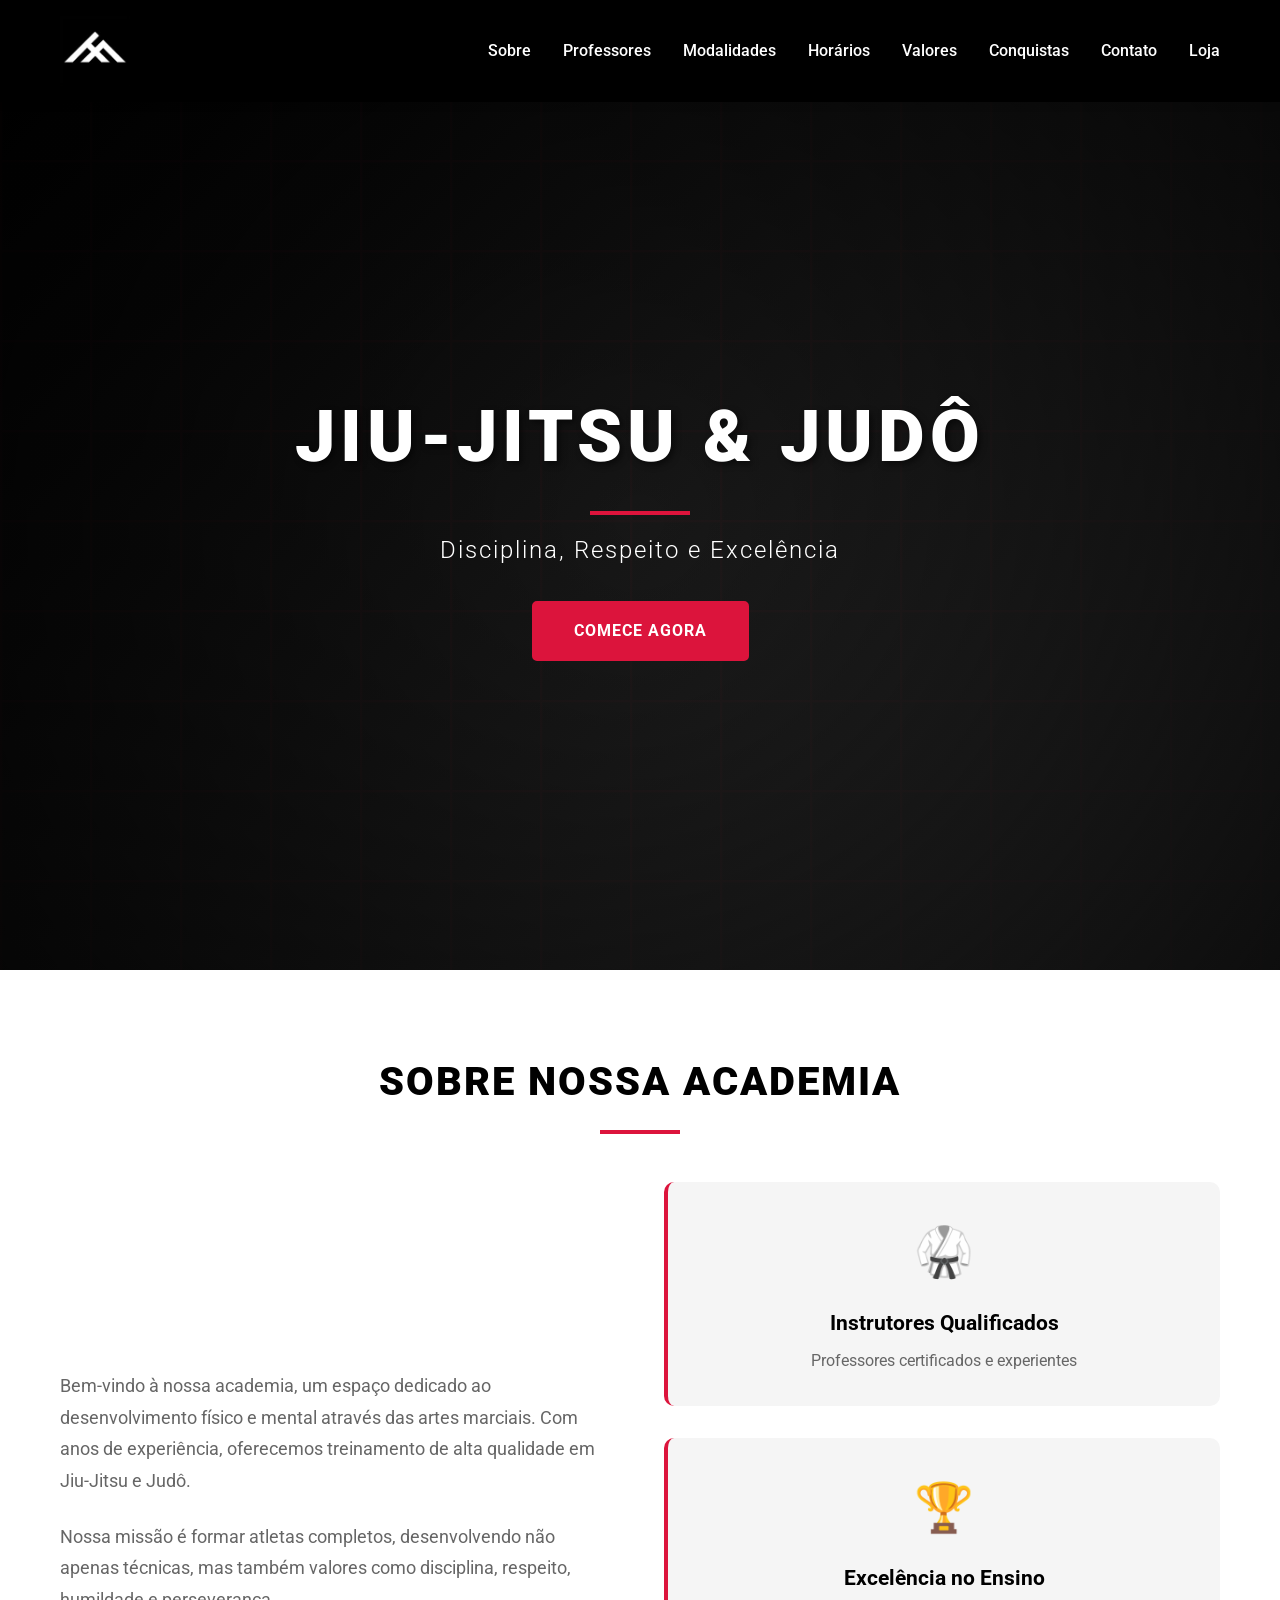
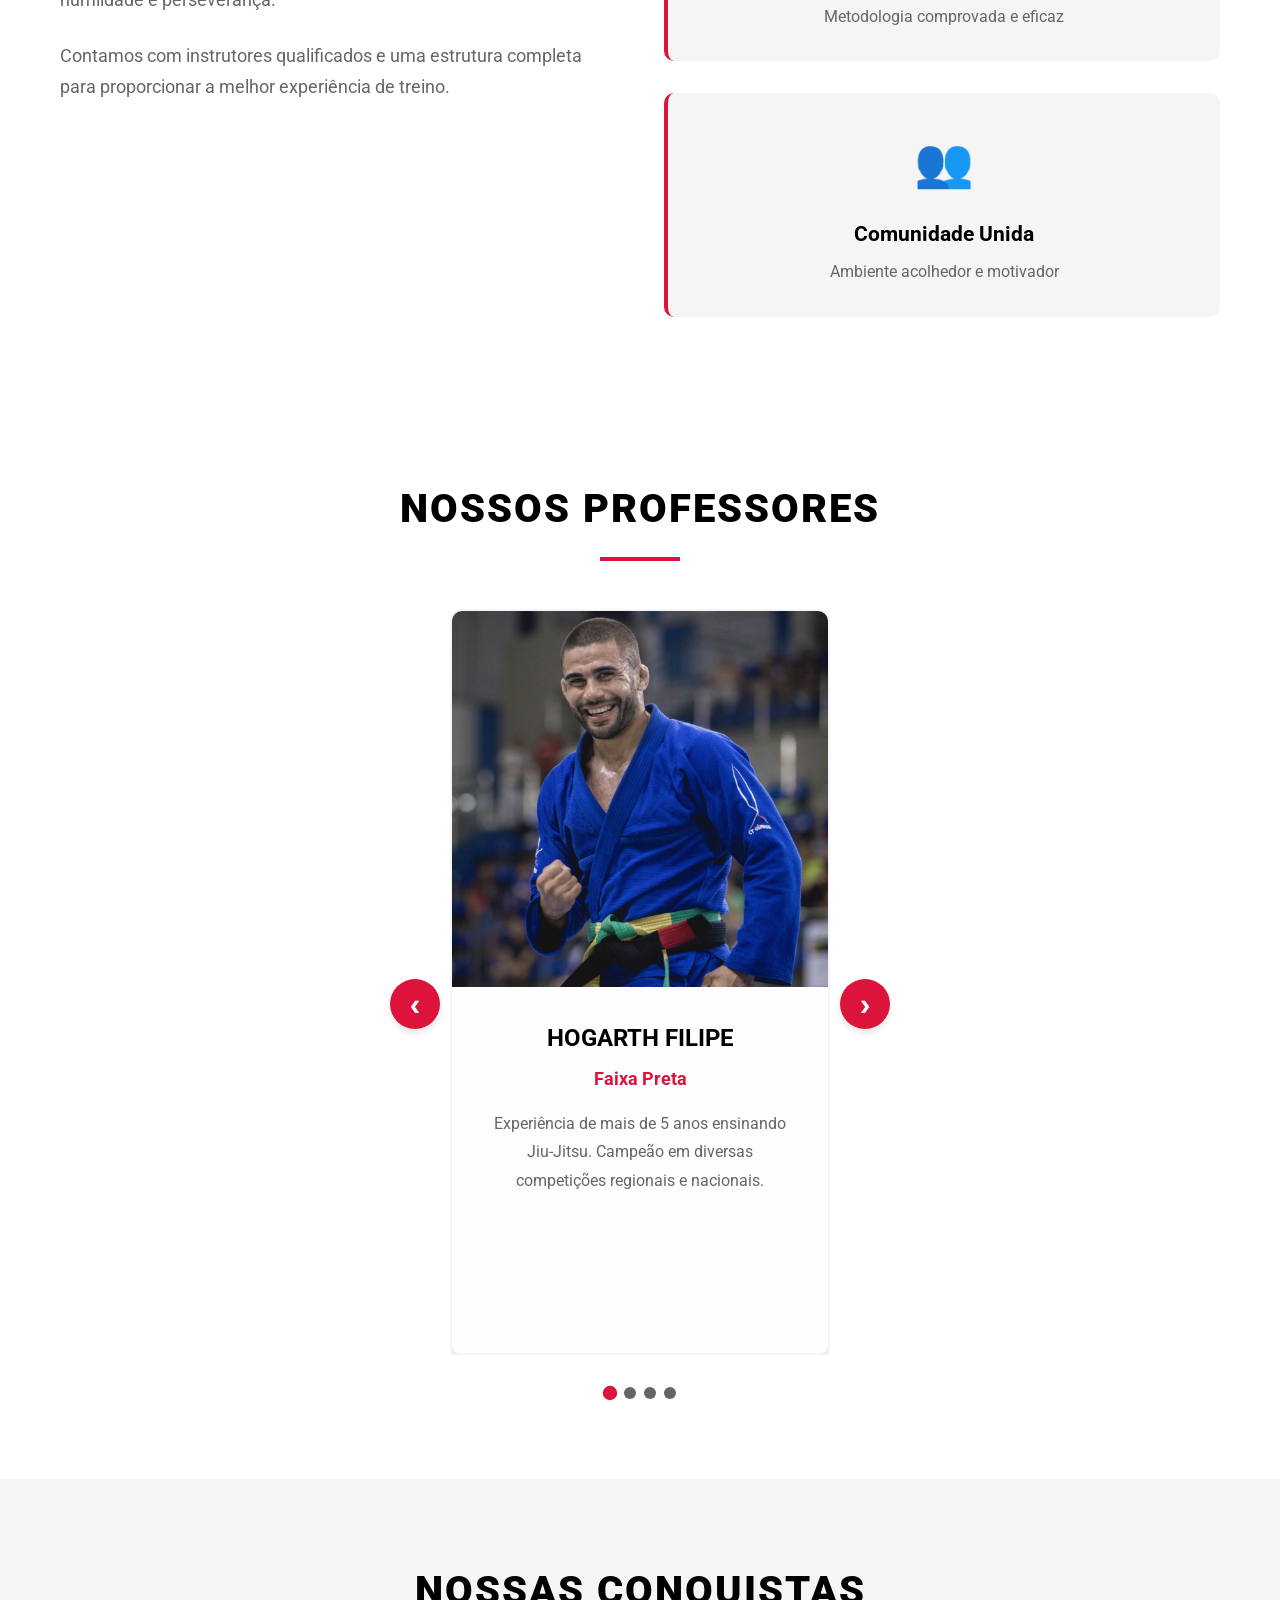
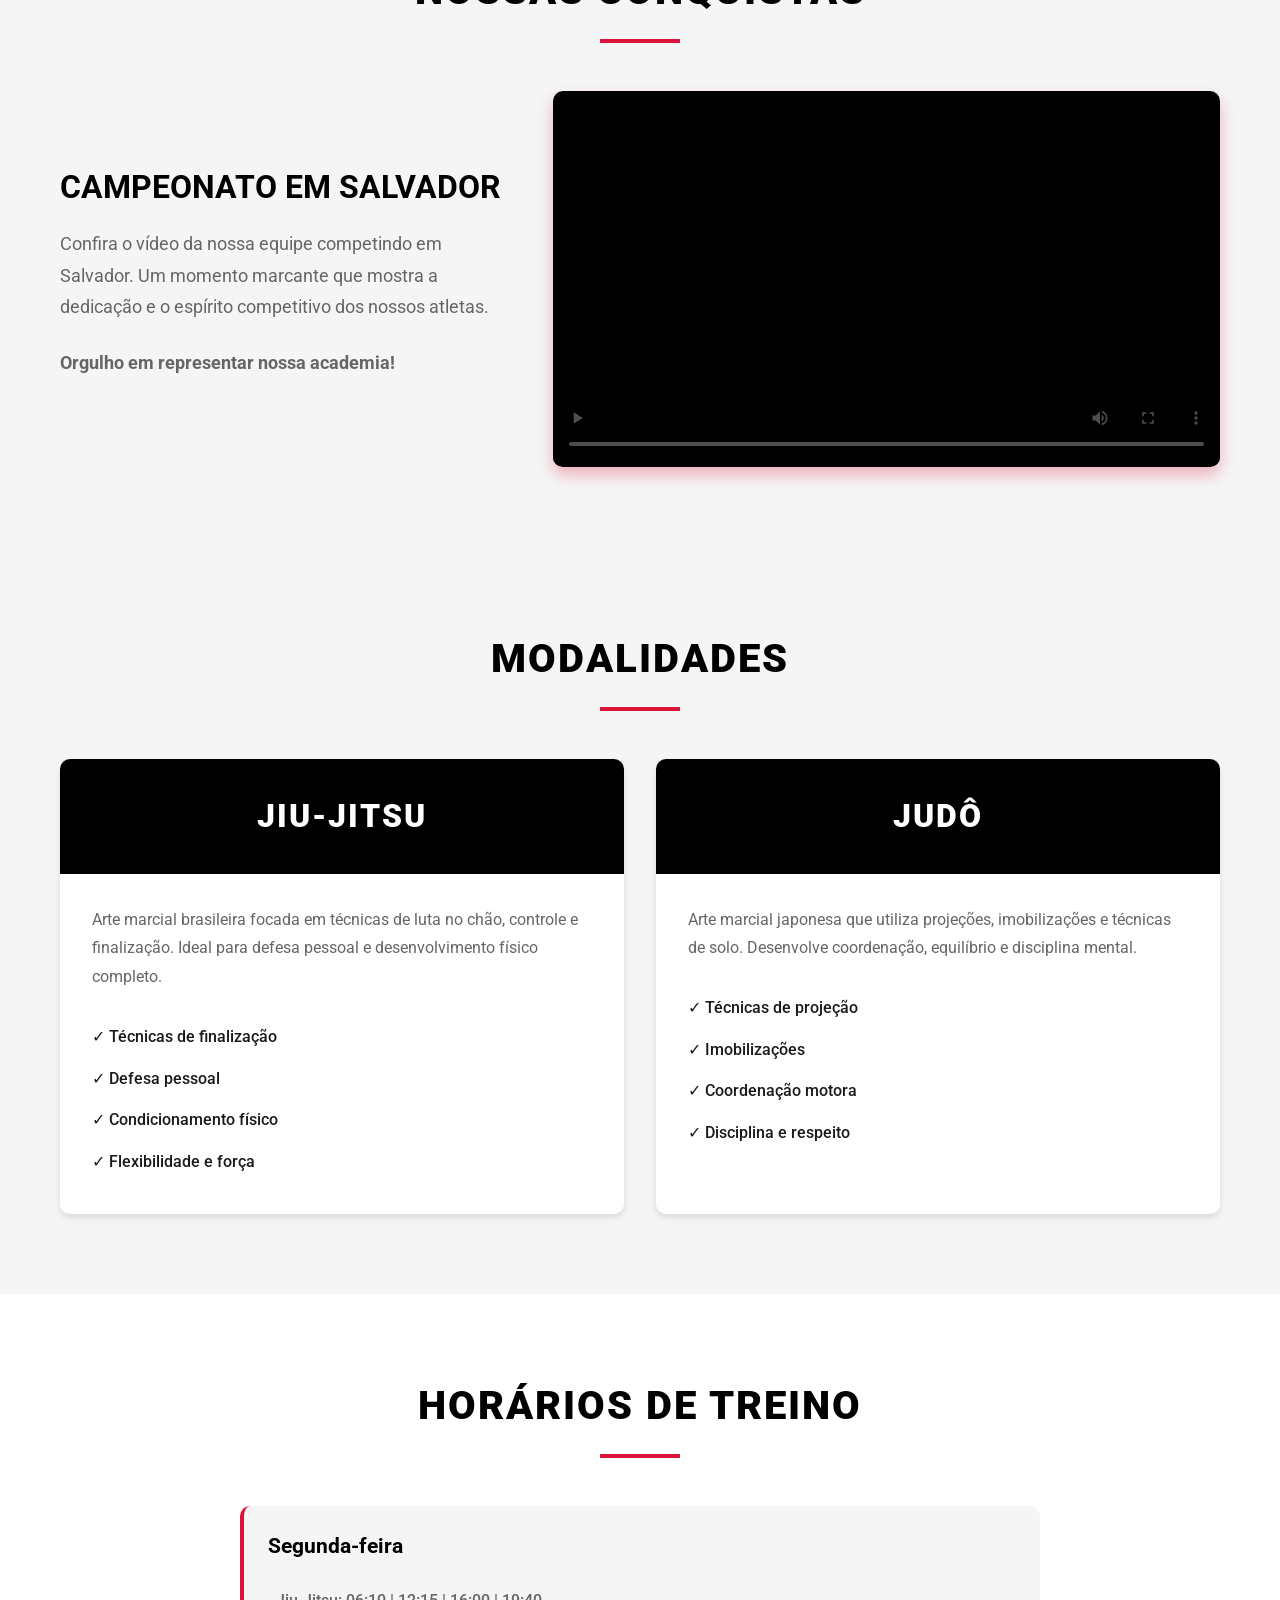
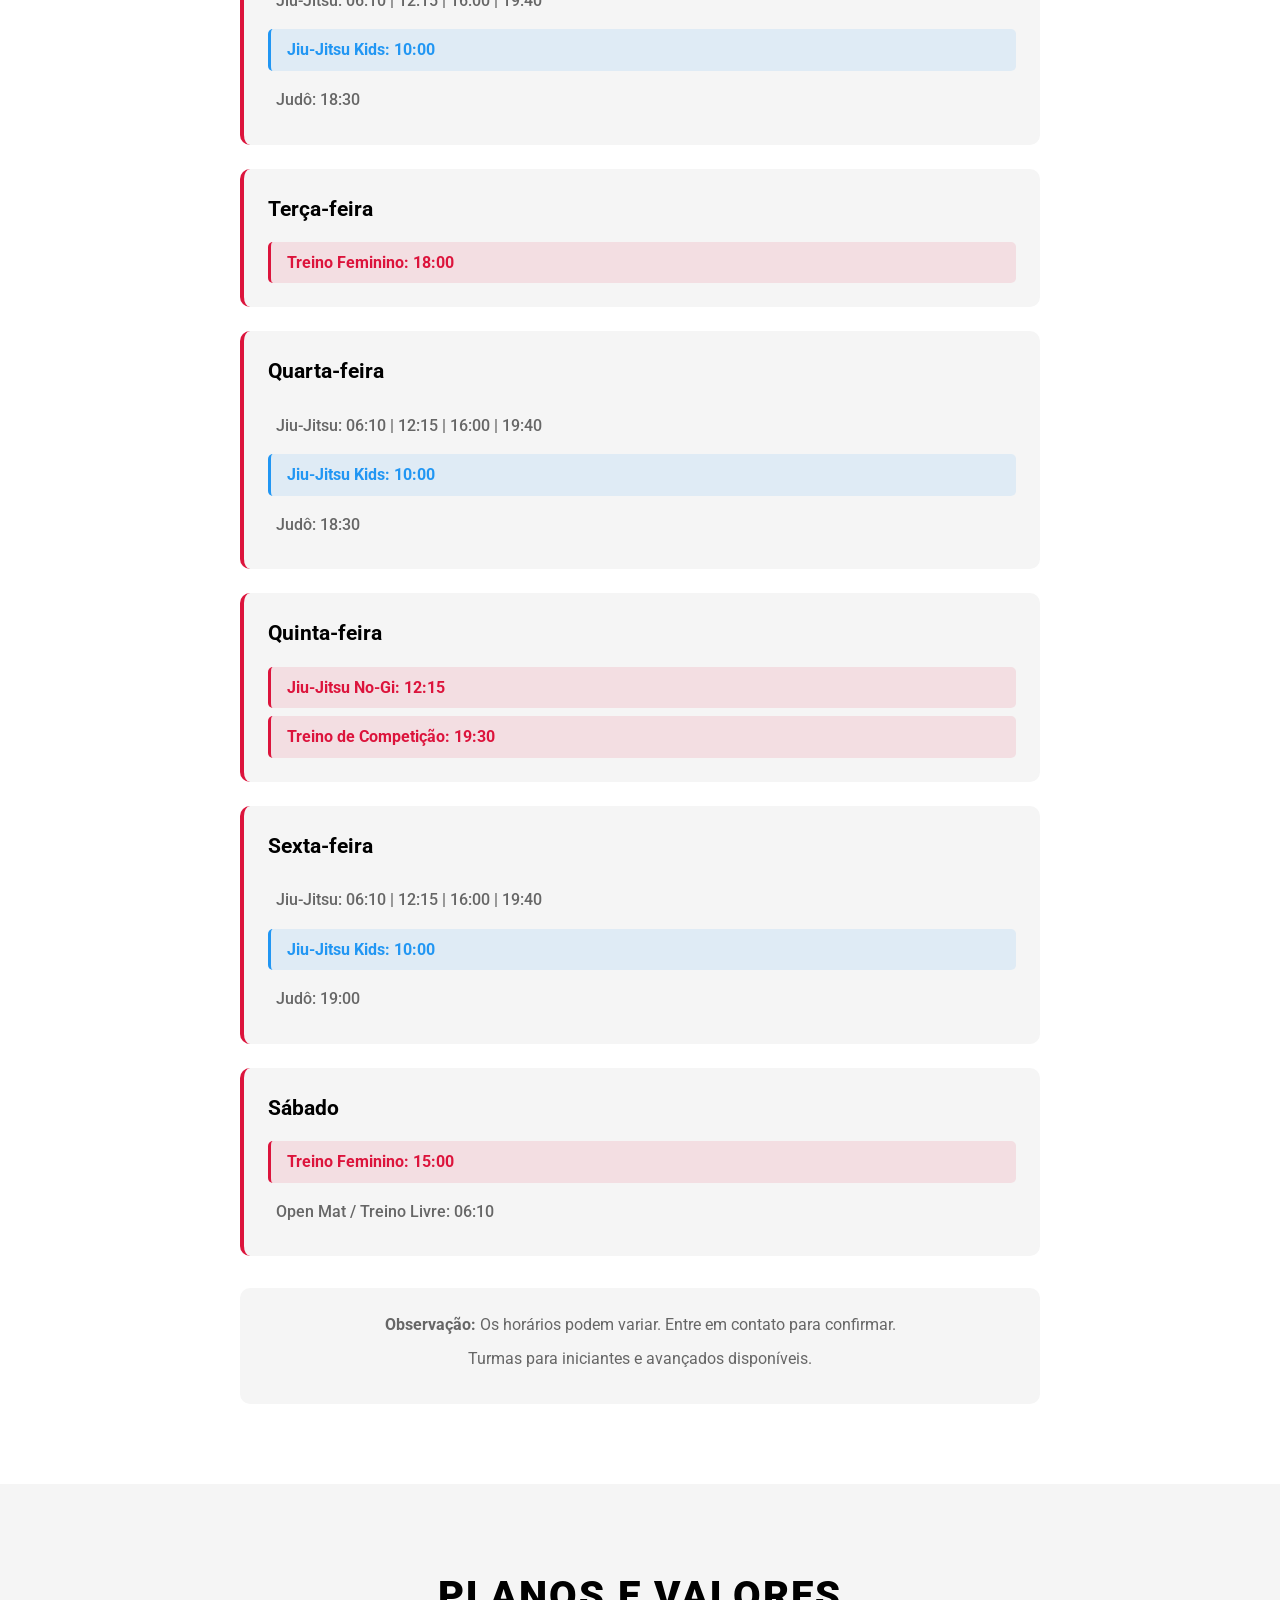
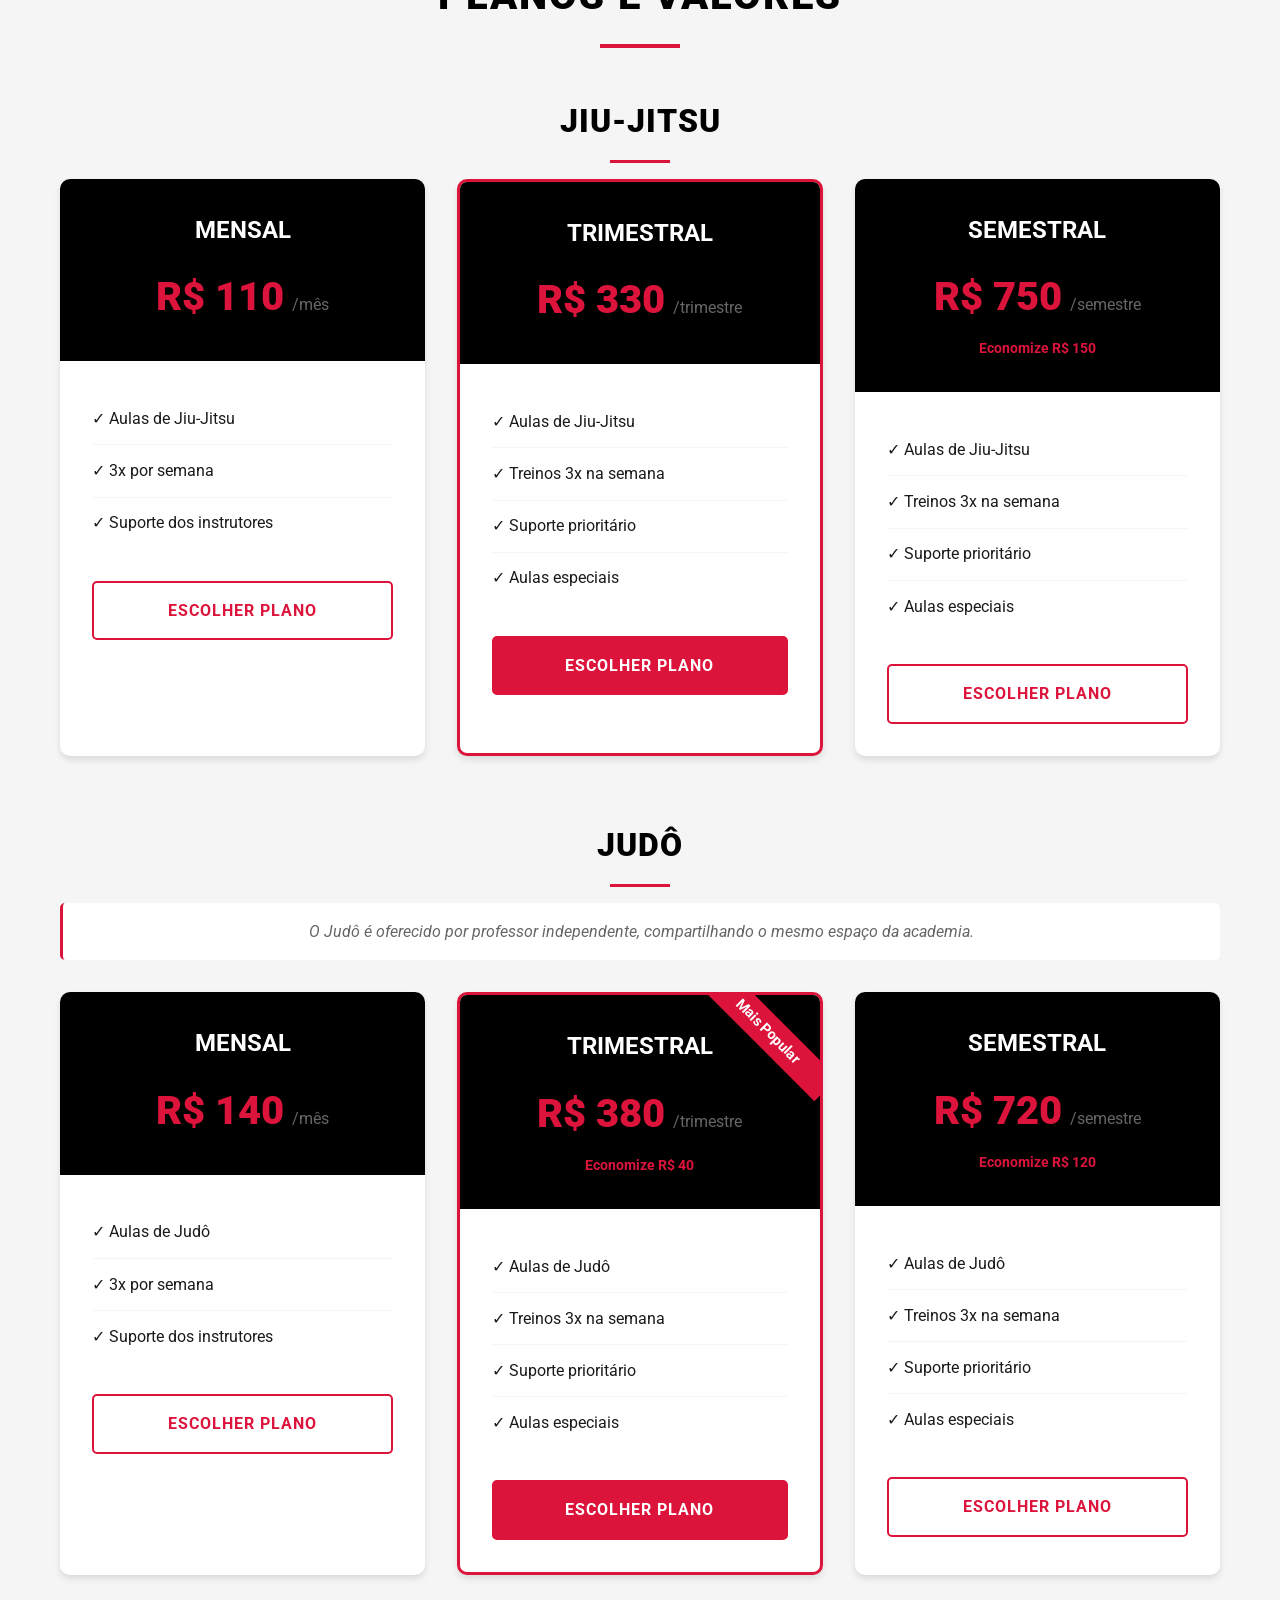
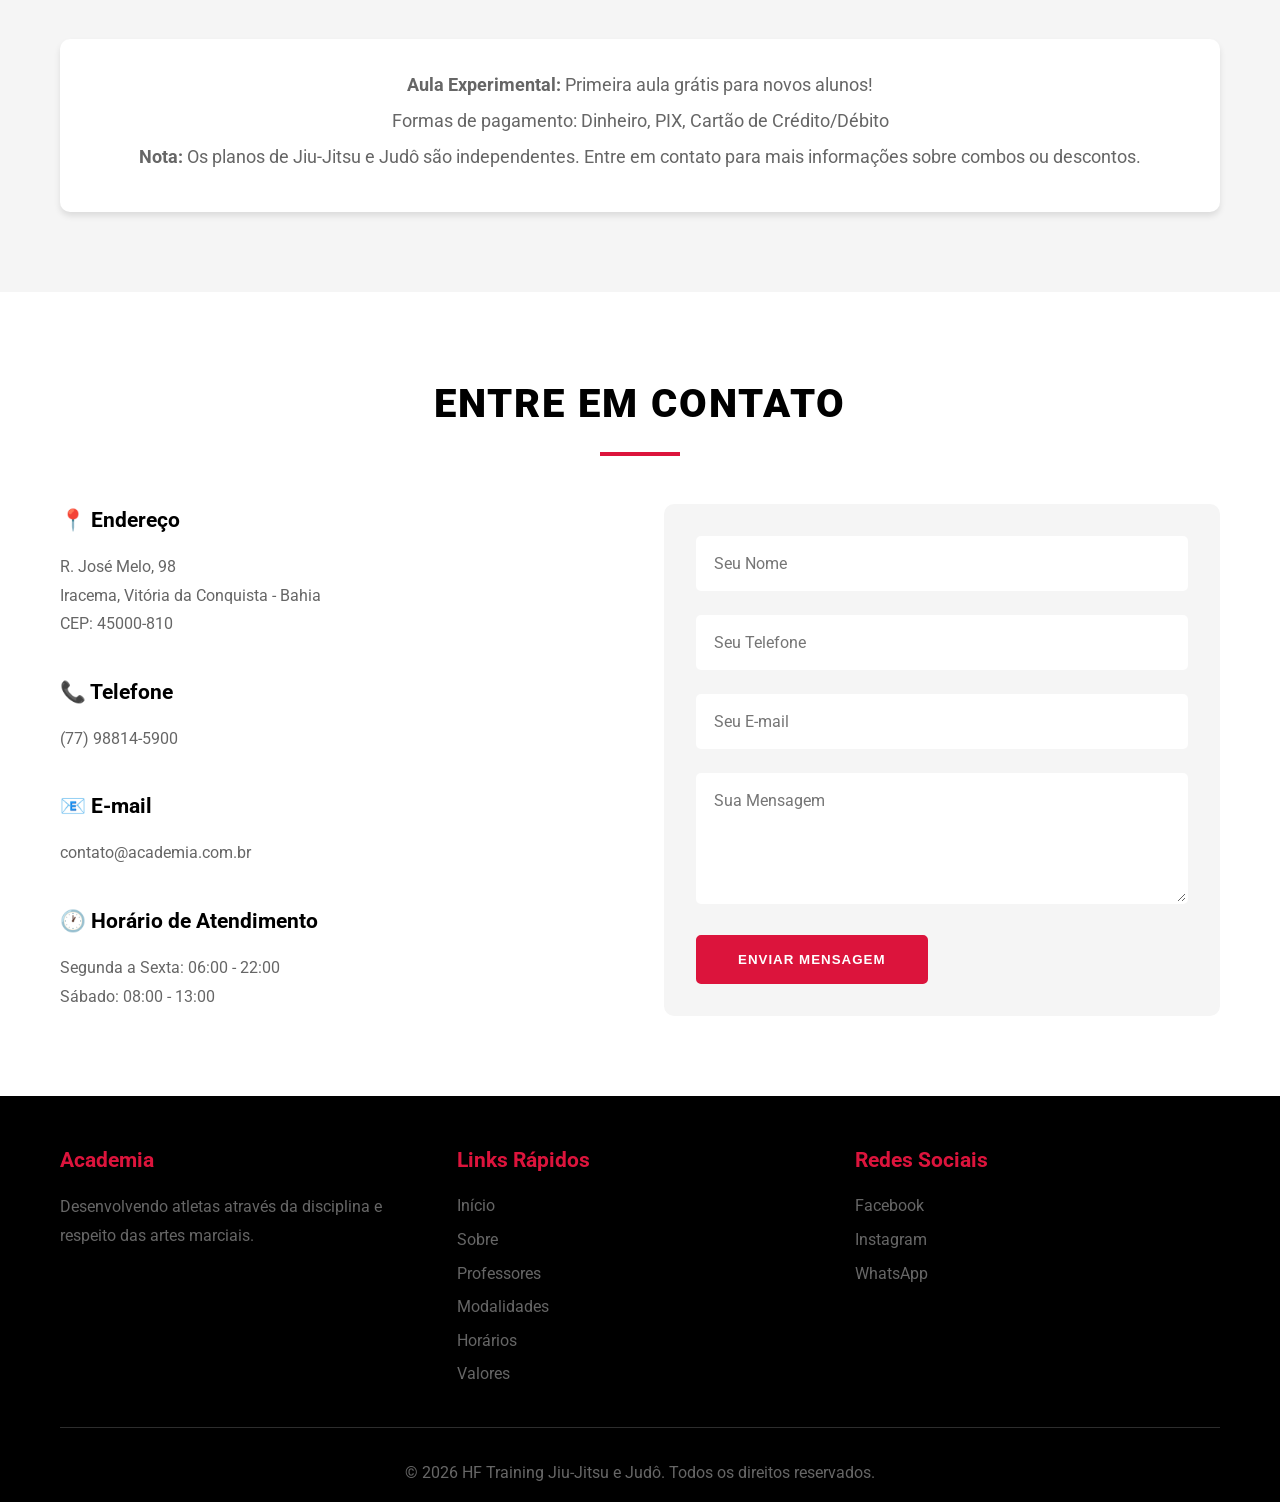
==== commit 47bcd770: "feat: store screen implemented" ====
--- a/index.html
+++ b/index.html
@@ -1,165 +1,206 @@
 <!DOCTYPE html>
 <html lang="pt-BR">
-<head>
-    <meta charset="UTF-8">
-    <meta name="viewport" content="width=device-width, initial-scale=1.0">
-    <title>Academia de Jiu-Jitsu e Judô</title>
-    <link rel="stylesheet" href="css/styles.css">
-    <link rel="preconnect" href="https://fonts.googleapis.com">
-    <link rel="preconnect" href="https://fonts.gstatic.com" crossorigin>
-    <link href="https://fonts.googleapis.com/css2?family=Roboto:wght@300;400;700;900&display=swap" rel="stylesheet">
-</head>
-<body>
-    <!-- Header -->
-    <header class="header">
-        <nav class="nav">
-            <div class="container">
-                <div class="nav-content">
-                    <div class="logo">
-                        <img src="assets/495334105_18093849868603931_668979407470756618_n.jpg" width="70" height="70" alt="Logo da Academia">
-                    </div>
-                    <ul class="nav-menu" id="navMenu">
-                        <li><a href="#inicio">Início</a></li>
-                        <li><a href="#sobre">Sobre</a></li>
-                        <li><a href="#professores">Professores</a></li>
-                        <li><a href="#modalidades">Modalidades</a></li>
-                        <li><a href="#horarios">Horários</a></li>
-                        <li><a href="#valores">Valores</a></li>
-                        <li><a href="#campeonato">Conquistas</a></li>
-                        <li><a href="#contato">Contato</a></li>
-                    </ul>
-                    <button class="menu-toggle" id="menuToggle">
-                        <span></span>
-                        <span></span>
-                        <span></span>
+    <head>
+        <meta charset="UTF-8">
+        <meta name="viewport" content="width=device-width, initial-scale=1.0">
+        <title>Academia de Jiu-Jitsu e Judô</title>
+        <link rel="stylesheet" href="css/styles.css">
+        <link rel="preconnect" href="https://fonts.googleapis.com">
+        <link rel="preconnect" href="https://fonts.gstatic.com" crossorigin>
+        <link
+            href="https://fonts.googleapis.com/css2?family=Roboto:wght@300;400;700;900&display=swap"
+            rel="stylesheet">
+    </head>
+    <body>
+        <!-- Header -->
+        <header class="header">
+            <nav class="nav">
+                <div class="container">
+                    <div class="nav-content">
+                        <div class="logo">
+                            <img
+                                src="assets/495334105_18093849868603931_668979407470756618_n.jpg"
+                                width="70" height="70" alt="Logo da Academia">
+                        </div>
+                        <ul class="nav-menu" id="navMenu">
+                            <li><a href="#sobre">Sobre</a></li>
+                            <li><a href="#professores">Professores</a></li>
+                            <li><a href="#modalidades">Modalidades</a></li>
+                            <li><a href="#horarios">Horários</a></li>
+                            <li><a href="#valores">Valores</a></li>
+                            <li><a href="#campeonato">Conquistas</a></li>
+                            <li><a href="#contato">Contato</a></li>
+                            <li><a href="store.html"> Loja</a></li>
+                        </ul>
+                        <button class="menu-toggle" id="menuToggle">
+                            <span></span>
+                            <span></span>
+                            <span></span>
+                        </button>
+                    </div>
+                </div>
+            </nav>
+        </header>
+
+        <!-- Hero Section -->
+        <section id="inicio" class="hero">
+
+            <video class="hero-video" autoplay muted loop playsinline>
+                <source
+                    src="assets/Open Salvador Fall 2025🏢 @marcos_andrade.eng 👨_⚕️ @eneiasbraga 👩_⚕️ @eduardanalilan_fisio 🏋️.mp4"
+                    type="video/mp4">
+            </video>
+
+            <div class="hero-overlay"></div>
+            <div class="hero-content">
+                <h1 class="hero-title">Jiu-Jitsu & Judô</h1>
+                <p class="hero-subtitle">Disciplina, Respeito e Excelência</p>
+                <a href="#contato" class="btn btn-primary">Comece Agora</a>
+            </div>
+        </section>
+
+        <!-- Sobre Section -->
+        <section id="sobre" class="sobre">
+            <div class="container">
+                <h2 class="section-title">Sobre Nossa Academia</h2>
+                <div class="sobre-content">
+                    <div class="sobre-text">
+                        <p>Bem-vindo à nossa academia, um espaço dedicado ao
+                            desenvolvimento físico e mental através das artes
+                            marciais. Com anos de experiência, oferecemos
+                            treinamento de alta qualidade em Jiu-Jitsu e
+                            Judô.</p>
+                        <p>Nossa missão é formar atletas completos,
+                            desenvolvendo não apenas técnicas, mas também
+                            valores como disciplina, respeito, humildade e
+                            perseverança.</p>
+                        <p>Contamos com instrutores qualificados e uma estrutura
+                            completa para proporcionar a melhor experiência de
+                            treino.</p>
+                    </div>
+                    <div class="sobre-features">
+                        <div class="feature-card">
+                            <div class="feature-icon">🥋</div>
+                            <h3>Instrutores Qualificados</h3>
+                            <p>Professores certificados e experientes</p>
+                        </div>
+                        <div class="feature-card">
+                            <div class="feature-icon">🏆</div>
+                            <h3>Excelência no Ensino</h3>
+                            <p>Metodologia comprovada e eficaz</p>
+                        </div>
+                        <div class="feature-card">
+                            <div class="feature-icon">👥</div>
+                            <h3>Comunidade Unida</h3>
+                            <p>Ambiente acolhedor e motivador</p>
+                        </div>
+                    </div>
+                </div>
+            </div>
+        </section>
+
+        <!-- Professores Section -->
+        <section id="professores" class="professores">
+            <div class="container">
+                <h2 class="section-title">Nossos Professores</h2>
+                <div class="professores-carousel-wrapper">
+                    <button class="carousel-btn carousel-btn-prev" id="prevBtn"
+                        aria-label="Anterior">
+                        <span>‹</span>
                     </button>
-                </div>
-            </div>
-        </nav>
-    </header>
-
-    <!-- Hero Section -->
-    <section id="inicio" class="hero">
-        <!-- Vídeo de fundo (descomente e adicione o caminho do seu vídeo) -->
-        <video class="hero-video" autoplay muted loop playsinline>
-            <source src="assets/Open Salvador Fall 2025🏢 @marcos_andrade.eng 👨_⚕️ @eneiasbraga 👩_⚕️ @eduardanalilan_fisio 🏋️.mp4" type="video/mp4">
-        </video>
-        
-        <!-- Imagem de fundo (descomente e adicione o caminho da sua imagem) -->
-        <!-- <div class="hero-image" style="background-image: url('images/hero-background.jpg');"></div> -->
-        
-        <div class="hero-overlay"></div>
-        <div class="hero-content">
-            <h1 class="hero-title">Jiu-Jitsu & Judô</h1>
-            <p class="hero-subtitle">Disciplina, Respeito e Excelência</p>
-            <a href="#contato" class="btn btn-primary">Comece Agora</a>
-        </div>
-    </section>
-
-    <!-- Sobre Section -->
-    <section id="sobre" class="sobre">
-        <div class="container">
-            <h2 class="section-title">Sobre Nossa Academia</h2>
-            <div class="sobre-content">
-                <div class="sobre-text">
-                    <p>Bem-vindo à nossa academia, um espaço dedicado ao desenvolvimento físico e mental através das artes marciais. Com anos de experiência, oferecemos treinamento de alta qualidade em Jiu-Jitsu e Judô.</p>
-                    <p>Nossa missão é formar atletas completos, desenvolvendo não apenas técnicas, mas também valores como disciplina, respeito, humildade e perseverança.</p>
-                    <p>Contamos com instrutores qualificados e uma estrutura completa para proporcionar a melhor experiência de treino.</p>
-                </div>
-                <div class="sobre-features">
-                    <div class="feature-card">
-                        <div class="feature-icon">🥋</div>
-                        <h3>Instrutores Qualificados</h3>
-                        <p>Professores certificados e experientes</p>
-                    </div>
-                    <div class="feature-card">
-                        <div class="feature-icon">🏆</div>
-                        <h3>Excelência no Ensino</h3>
-                        <p>Metodologia comprovada e eficaz</p>
-                    </div>
-                    <div class="feature-card">
-                        <div class="feature-icon">👥</div>
-                        <h3>Comunidade Unida</h3>
-                        <p>Ambiente acolhedor e motivador</p>
-                    </div>
-                </div>
-            </div>
-        </div>
-    </section>
-
-    <!-- Professores Section -->
-    <section id="professores" class="professores">
-        <div class="container">
-            <h2 class="section-title">Nossos Professores</h2>
-            <div class="professores-carousel-wrapper">
-                <button class="carousel-btn carousel-btn-prev" id="prevBtn" aria-label="Anterior">
-                    <span>‹</span>
-                </button>
-                <div class="professores-carousel" id="professoresCarousel">
-                    <div class="professor-card">
-                        <div class="professor-image">
-                            <img src="assets/Consagre ao Senhor tudo o que você faz, e os seus planos serão bem-sucedidos.🙏🔥.jpg" alt="Professor de Jiu-Jitsu" onerror="this.src='data:image/svg+xml,%3Csvg xmlns=%22http://www.w3.org/2000/svg%22 width=%22200%22 height=%22200%22%3E%3Crect fill=%22%23DC143C%22 width=%22200%22 height=%22200%22/%3E%3Ctext fill=%22%23fff%22 font-family=%22Arial%22 font-size=%2214%22 x=%2250%25%22 y=%2250%25%22 text-anchor=%22middle%22 dy=%22.3em%22%3EProfessor%3C/text%3E%3C/svg%3E'">
-                        </div>
-                        <div class="professor-info">
-                            <h3>Hogarth Filipe</h3>
-                            <p class="professor-faixa">Faixa Preta</p>
-                            <p class="professor-descricao">Experiência de mais de 5 anos ensinando Jiu-Jitsu. Campeão em diversas competições regionais e nacionais.</p>
-                        </div>
-                    </div>
-                    <div class="professor-card">
-                        <div class="professor-image">
-                            <img src="assets/519424177_17980529186849770_8554476526437491802_n.webp" alt="Professor de Jiu-Jitsu" onerror="this.src='data:image/svg+xml,%3Csvg xmlns=%22http://www.w3.org/2000/svg%22 width=%22200%22 height=%22200%22%3E%3Crect fill=%22%23DC143C%22 width=%22200%22 height=%22200%22/%3E%3Ctext fill=%22%23fff%22 font-family=%22Arial%22 font-size=%2214%22 x=%2250%25%22 y=%2250%25%22 text-anchor=%22middle%22 dy=%22.3em%22%3EProfessor%3C/text%3E%3C/svg%3E'">
-                        </div>
-                        <div class="professor-info">
-                            <h3>Galeno Aguiar</h3>
-                            <p class="professor-faixa">Faixa Preta</p>
-                            <p class="professor-descricao">Instrutor dedicado com foco no desenvolvimento técnico e pessoal dos alunos. Múltiplas conquistas em competições.</p>
-                        </div>
-                    </div>
-                    <div class="professor-card">
-                        <div class="professor-image">
-                            <img src="assets/💜.webp" alt="Instrutora de Jiu-Jitsu" onerror="this.src='data:image/svg+xml,%3Csvg xmlns=%22http://www.w3.org/2000/svg%22 width=%22200%22 height=%22200%22%3E%3Crect fill=%22%23DC143C%22 width=%22200%22 height=%22200%22/%3E%3Ctext fill=%22%23fff%22 font-family=%22Arial%22 font-size=%2214%22 x=%2250%25%22 y=%2250%25%22 text-anchor=%22middle%22 dy=%22.3em%22%3EInstrutora%3C/text%3E%3C/svg%3E'">
-                        </div>
-                        <div class="professor-info">
-                            <h3>Clara Pires</h3>
-                            <p class="professor-faixa">Instrutora</p>
-                            <p class="professor-descricao">Instrutora dedicada ao ensino do Jiu-Jitsu, promovendo um ambiente acolhedor e motivador para todos os alunos.</p>
-                        </div>
-                    </div>
-                    <div class="professor-card">
-                        <div class="professor-image">
-                            <img src="assets/Pensar que, há alguns anos, eu via o judô de uma forma limitada. Buscava apenas a minha ascensão.jpg" alt="Professor de Judô" onerror="this.src='data:image/svg+xml,%3Csvg xmlns=%22http://www.w3.org/2000/svg%22 width=%22200%22 height=%22200%22%3E%3Crect fill=%22%23000%22 width=%22200%22 height=%22200%22/%3E%3Ctext fill=%22%23fff%22 font-family=%22Arial%22 font-size=%2214%22 x=%2250%25%22 y=%2250%25%22 text-anchor=%22middle%22 dy=%22.3em%22%3EProfessor%3C/text%3E%3C/svg%3E'">
-                        </div>
-                        <div class="professor-info">
-                            <h3>Matheus Doria</h3>
-                            <p class="professor-faixa">Faixa Preta</p>
-                            <p class="professor-descricao">Instrutor certificado com ampla experiência em Judô. Dedicado ao desenvolvimento técnico e pessoal dos alunos.</p>
-                        </div>
-                    </div>
-                </div>
-                <button class="carousel-btn carousel-btn-next" id="nextBtn" aria-label="Próximo">
-                    <span>›</span>
-                </button>
-                <div class="carousel-indicators" id="carouselIndicators"></div>
-            </div>
-        </div>
-    </section>
-
-    <!-- Vídeo Campeonato Section -->
-    <section id="campeonato" class="campeonato">
-        <div class="container">
-            <h2 class="section-title">Nossas Conquistas</h2>
-            <div class="campeonato-content">
-                <div class="campeonato-info">
-                    <h3>Campeonato em Salvador</h3>
-                    <p>Confira o vídeo da nossa equipe competindo em Salvador. Um momento marcante que mostra a dedicação e o espírito competitivo dos nossos atletas.</p>
-                    <p class="campeonato-destaque">Orgulho em representar nossa academia!</p>
-                </div>
-                <div class="campeonato-video">
-                    <!-- Substitua o src pelo link do seu vídeo do YouTube ou caminho do arquivo local -->
-                    <div class="video-wrapper">
-                        <!-- Opção 1: Vídeo do YouTube (recomendado) -->
-                        <!-- <iframe 
+                    <div class="professores-carousel" id="professoresCarousel">
+                        <div class="professor-card">
+                            <div class="professor-image">
+                                <img
+                                    src="assets/Consagre ao Senhor tudo o que você faz, e os seus planos serão bem-sucedidos.🙏🔥.jpg"
+                                    alt="Professor de Jiu-Jitsu"
+                                    onerror="this.src='data:image/svg+xml,%3Csvg xmlns=%22http://www.w3.org/2000/svg%22 width=%22200%22 height=%22200%22%3E%3Crect fill=%22%23DC143C%22 width=%22200%22 height=%22200%22/%3E%3Ctext fill=%22%23fff%22 font-family=%22Arial%22 font-size=%2214%22 x=%2250%25%22 y=%2250%25%22 text-anchor=%22middle%22 dy=%22.3em%22%3EProfessor%3C/text%3E%3C/svg%3E'">
+                            </div>
+                            <div class="professor-info">
+                                <h3>Hogarth Filipe</h3>
+                                <p class="professor-faixa">Faixa Preta</p>
+                                <p class="professor-descricao">Experiência de
+                                    mais de 5 anos ensinando Jiu-Jitsu. Campeão
+                                    em diversas competições regionais e
+                                    nacionais.</p>
+                            </div>
+                        </div>
+                        <div class="professor-card">
+                            <div class="professor-image">
+                                <img
+                                    src="assets/519424177_17980529186849770_8554476526437491802_n.webp"
+                                    alt="Professor de Jiu-Jitsu"
+                                    onerror="this.src='data:image/svg+xml,%3Csvg xmlns=%22http://www.w3.org/2000/svg%22 width=%22200%22 height=%22200%22%3E%3Crect fill=%22%23DC143C%22 width=%22200%22 height=%22200%22/%3E%3Ctext fill=%22%23fff%22 font-family=%22Arial%22 font-size=%2214%22 x=%2250%25%22 y=%2250%25%22 text-anchor=%22middle%22 dy=%22.3em%22%3EProfessor%3C/text%3E%3C/svg%3E'">
+                            </div>
+                            <div class="professor-info">
+                                <h3>Galeno Aguiar</h3>
+                                <p class="professor-faixa">Faixa Preta</p>
+                                <p class="professor-descricao">Instrutor
+                                    dedicado com foco no desenvolvimento técnico
+                                    e pessoal dos alunos. Múltiplas conquistas
+                                    em competições.</p>
+                            </div>
+                        </div>
+                        <div class="professor-card">
+                            <div class="professor-image">
+                                <img src="assets/💜.webp"
+                                    alt="Instrutora de Jiu-Jitsu"
+                                    onerror="this.src='data:image/svg+xml,%3Csvg xmlns=%22http://www.w3.org/2000/svg%22 width=%22200%22 height=%22200%22%3E%3Crect fill=%22%23DC143C%22 width=%22200%22 height=%22200%22/%3E%3Ctext fill=%22%23fff%22 font-family=%22Arial%22 font-size=%2214%22 x=%2250%25%22 y=%2250%25%22 text-anchor=%22middle%22 dy=%22.3em%22%3EInstrutora%3C/text%3E%3C/svg%3E'">
+                            </div>
+                            <div class="professor-info">
+                                <h3>Clara Pires</h3>
+                                <p class="professor-faixa">Instrutora</p>
+                                <p class="professor-descricao">Instrutora
+                                    dedicada ao ensino do Jiu-Jitsu, promovendo
+                                    um ambiente acolhedor e motivador para todos
+                                    os alunos.</p>
+                            </div>
+                        </div>
+                        <div class="professor-card">
+                            <div class="professor-image">
+                                <img
+                                    src="assets/Pensar que, há alguns anos, eu via o judô de uma forma limitada. Buscava apenas a minha ascensão.jpg"
+                                    alt="Professor de Judô"
+                                    onerror="this.src='data:image/svg+xml,%3Csvg xmlns=%22http://www.w3.org/2000/svg%22 width=%22200%22 height=%22200%22%3E%3Crect fill=%22%23000%22 width=%22200%22 height=%22200%22/%3E%3Ctext fill=%22%23fff%22 font-family=%22Arial%22 font-size=%2214%22 x=%2250%25%22 y=%2250%25%22 text-anchor=%22middle%22 dy=%22.3em%22%3EProfessor%3C/text%3E%3C/svg%3E'">
+                            </div>
+                            <div class="professor-info">
+                                <h3>Matheus Doria</h3>
+                                <p class="professor-faixa">Faixa Preta</p>
+                                <p class="professor-descricao">Instrutor
+                                    certificado com ampla experiência em Judô.
+                                    Dedicado ao desenvolvimento técnico e
+                                    pessoal dos alunos.</p>
+                            </div>
+                        </div>
+                    </div>
+                    <button class="carousel-btn carousel-btn-next" id="nextBtn"
+                        aria-label="Próximo">
+                        <span>›</span>
+                    </button>
+                    <div class="carousel-indicators"
+                        id="carouselIndicators"></div>
+                </div>
+            </div>
+        </section>
+
+        <!-- Vídeo Campeonato Section -->
+        <section id="campeonato" class="campeonato">
+            <div class="container">
+                <h2 class="section-title">Nossas Conquistas</h2>
+                <div class="campeonato-content">
+                    <div class="campeonato-info">
+                        <h3>Campeonato em Salvador</h3>
+                        <p>Confira o vídeo da nossa equipe competindo em
+                            Salvador. Um momento marcante que mostra a dedicação
+                            e o espírito competitivo dos nossos atletas.</p>
+                        <p class="campeonato-destaque">Orgulho em representar
+                            nossa academia!</p>
+                    </div>
+                    <div class="campeonato-video">
+                        <!-- Substitua o src pelo link do seu vídeo do YouTube ou caminho do arquivo local -->
+                        <div class="video-wrapper">
+                            <!-- Opção 1: Vídeo do YouTube (recomendado) -->
+                            <!-- <iframe 
                             id="campeonatoVideo"
                             src="assets/O primeiro dia do Salvador Open Spring. Um dia marcado por muita união, respeito e espírito espo.mp4" 
                             frameborder="0" 
@@ -167,340 +208,392 @@
                             allowfullscreen
                             loading="lazy">
                         </iframe> -->
-                        
-                        <!-- Opção 2: Vídeo local (descomente e use se preferir) -->
-                        
-                        <video controls poster="images/campeonato-thumb.jpg">
-                            <source src="assets/O primeiro dia do Salvador Open Spring. Um dia marcado por muita união, respeito e espírito espo.mp4" type="video/mp4">
-                            Seu navegador não suporta vídeos HTML5.
-                        </video>
-                       
-                    </div>
-                  
-                </div>
-            </div>
-        </div>
-    </section>
-
-    <!-- Modalidades Section -->
-    <section id="modalidades" class="modalidades">
-        <div class="container">
-            <h2 class="section-title">Modalidades</h2>
-            <div class="modalidades-grid">
-                <div class="modalidade-card">
-                    <div class="modalidade-header">
-                        <h3>Jiu-Jitsu</h3>
-                    </div>
-                    <div class="modalidade-body">
-                        <p>Arte marcial brasileira focada em técnicas de luta no chão, controle e finalização. Ideal para defesa pessoal e desenvolvimento físico completo.</p>
-                        <ul class="modalidade-beneficios">
-                            <li>✓ Técnicas de finalização</li>
-                            <li>✓ Defesa pessoal</li>
-                            <li>✓ Condicionamento físico</li>
-                            <li>✓ Flexibilidade e força</li>
+
+                            <!-- Opção 2: Vídeo local (descomente e use se preferir) -->
+
+                            <video controls
+                                poster="images/campeonato-thumb.jpg">
+                                <source
+                                    src="assets/O primeiro dia do Salvador Open Spring. Um dia marcado por muita união, respeito e espírito espo.mp4"
+                                    type="video/mp4">
+                                Seu navegador não suporta vídeos HTML5.
+                            </video>
+
+                        </div>
+
+                    </div>
+                </div>
+            </div>
+        </section>
+
+        <!-- Modalidades Section -->
+        <section id="modalidades" class="modalidades">
+            <div class="container">
+                <h2 class="section-title">Modalidades</h2>
+                <div class="modalidades-grid">
+                    <div class="modalidade-card">
+                        <div class="modalidade-header">
+                            <h3>Jiu-Jitsu</h3>
+                        </div>
+                        <div class="modalidade-body">
+                            <p>Arte marcial brasileira focada em técnicas de
+                                luta no chão, controle e finalização. Ideal para
+                                defesa pessoal e desenvolvimento físico
+                                completo.</p>
+                            <ul class="modalidade-beneficios">
+                                <li>✓ Técnicas de finalização</li>
+                                <li>✓ Defesa pessoal</li>
+                                <li>✓ Condicionamento físico</li>
+                                <li>✓ Flexibilidade e força</li>
+                            </ul>
+                        </div>
+                    </div>
+                    <div class="modalidade-card">
+                        <div class="modalidade-header">
+                            <h3>Judô</h3>
+                        </div>
+                        <div class="modalidade-body">
+                            <p>Arte marcial japonesa que utiliza projeções,
+                                imobilizações e técnicas de solo. Desenvolve
+                                coordenação, equilíbrio e disciplina mental.</p>
+                            <ul class="modalidade-beneficios">
+                                <li>✓ Técnicas de projeção</li>
+                                <li>✓ Imobilizações</li>
+                                <li>✓ Coordenação motora</li>
+                                <li>✓ Disciplina e respeito</li>
+                            </ul>
+                        </div>
+                    </div>
+                </div>
+            </div>
+        </section>
+
+        <!-- Horários Section -->
+        <section id="horarios" class="horarios">
+            <div class="container">
+                <h2 class="section-title">Horários de Treino</h2>
+                <div class="horarios-content">
+                    <div class="horario-tabela">
+                        <div class="horario-dia">
+                            <h3>Segunda-feira</h3>
+                            <div class="horario-aulas">
+                                <span class="horario-item">Jiu-Jitsu: 06:10 |
+                                    12:15 | 16:00 | 19:40</span>
+                                <span
+                                    class="horario-item horario-kids">Jiu-Jitsu
+                                    Kids: 10:00</span>
+                                <span class="horario-item">Judô: 18:30</span>
+                            </div>
+                        </div>
+                        <div class="horario-dia">
+                            <h3>Terça-feira</h3>
+                            <div class="horario-aulas">
+                                <span
+                                    class="horario-item horario-destaque">Treino
+                                    Feminino: 18:00</span>
+                            </div>
+                        </div>
+                        <div class="horario-dia">
+                            <h3>Quarta-feira</h3>
+                            <div class="horario-aulas">
+                                <span class="horario-item">Jiu-Jitsu: 06:10 |
+                                    12:15 | 16:00 | 19:40</span>
+                                <span
+                                    class="horario-item horario-kids">Jiu-Jitsu
+                                    Kids: 10:00</span>
+                                <span class="horario-item">Judô: 18:30</span>
+                            </div>
+                        </div>
+                        <div class="horario-dia">
+                            <h3>Quinta-feira</h3>
+                            <div class="horario-aulas">
+                                <span
+                                    class="horario-item horario-destaque">Jiu-Jitsu
+                                    No-Gi: 12:15</span>
+                                <span
+                                    class="horario-item horario-destaque">Treino
+                                    de Competição: 19:30</span>
+                            </div>
+                        </div>
+                        <div class="horario-dia">
+                            <h3>Sexta-feira</h3>
+                            <div class="horario-aulas">
+                                <span class="horario-item">Jiu-Jitsu: 06:10 |
+                                    12:15 | 16:00 | 19:40</span>
+                                <span
+                                    class="horario-item horario-kids">Jiu-Jitsu
+                                    Kids: 10:00</span>
+                                <span class="horario-item">Judô: 19:00</span>
+                            </div>
+                        </div>
+                        <div class="horario-dia">
+                            <h3>Sábado</h3>
+                            <div class="horario-aulas">
+                                <span
+                                    class="horario-item horario-destaque">Treino
+                                    Feminino: 15:00</span>
+                                <span class="horario-item">Open Mat / Treino
+                                    Livre: 06:10</span>
+                            </div>
+                        </div>
+                    </div>
+                    <div class="horario-info">
+                        <p><strong>Observação:</strong> Os horários podem
+                            variar. Entre em contato para confirmar.</p>
+                        <p>Turmas para iniciantes e avançados disponíveis.</p>
+
+                    </div>
+                </div>
+            </div>
+        </section>
+
+        <!-- Valores Section -->
+        <section id="valores" class="valores">
+            <div class="container">
+                <h2 class="section-title">Planos e Valores</h2>
+
+                <!-- Jiu-Jitsu -->
+                <div class="modalidade-valores">
+                    <h3 class="modalidade-valores-title">Jiu-Jitsu</h3>
+                    <div class="planos-grid">
+                        <div class="plano-card">
+                            <div class="plano-header">
+                                <h3>Mensal</h3>
+                                <div class="plano-preco">
+                                    <span class="preco-valor">R$ 110</span>
+                                    <span class="preco-periodo">/mês</span>
+                                </div>
+                            </div>
+                            <div class="plano-body">
+                                <ul class="plano-beneficios">
+                                    <li>✓ Aulas de Jiu-Jitsu</li>
+                                    <li>✓ 3x por semana</li>
+                                    <li>✓ Suporte dos instrutores</li>
+                                </ul>
+                                <a href="#contato"
+                                    class="btn btn-outline">Escolher Plano</a>
+                            </div>
+                        </div>
+                        <div class="plano-card featured">
+
+                            <div class="plano-header">
+                                <h3>Trimestral</h3>
+                                <div class="plano-preco">
+                                    <span class="preco-valor">R$ 330</span>
+                                    <span
+                                        class="preco-periodo">/trimestre</span>
+                                </div>
+                            </div>
+                            <div class="plano-body">
+                                <ul class="plano-beneficios">
+                                    <li>✓ Aulas de Jiu-Jitsu</li>
+                                    <li>✓ Treinos 3x na semana</li>
+                                    <li>✓ Suporte prioritário</li>
+                                    <li>✓ Aulas especiais</li>
+                                </ul>
+                                <a href="#contato"
+                                    class="btn btn-primary">Escolher Plano</a>
+                            </div>
+                        </div>
+                        <div class="plano-card">
+                            <div class="plano-header">
+                                <h3>Semestral</h3>
+                                <div class="plano-preco">
+                                    <span class="preco-valor">R$ 750</span>
+                                    <span class="preco-periodo">/semestre</span>
+                                </div>
+                                <p class="plano-economia">Economize R$ 150</p>
+                            </div>
+                            <div class="plano-body">
+                                <ul class="plano-beneficios">
+                                    <li>✓ Aulas de Jiu-Jitsu</li>
+                                    <li>✓ Treinos 3x na semana</li>
+
+                                    <li>✓ Suporte prioritário</li>
+                                    <li>✓ Aulas especiais</li>
+
+                                </ul>
+                                <a href="#contato"
+                                    class="btn btn-outline">Escolher Plano</a>
+                            </div>
+                        </div>
+                    </div>
+                </div>
+
+                <!-- Judô -->
+                <div class="modalidade-valores">
+                    <h3 class="modalidade-valores-title">Judô</h3>
+                    <p class="modalidade-valores-nota"><em>O Judô é oferecido
+                            por professor independente, compartilhando o mesmo
+                            espaço da academia.</em></p>
+                    <div class="planos-grid">
+                        <div class="plano-card">
+                            <div class="plano-header">
+                                <h3>Mensal</h3>
+                                <div class="plano-preco">
+                                    <span class="preco-valor">R$ 140</span>
+                                    <span class="preco-periodo">/mês</span>
+                                </div>
+                            </div>
+                            <div class="plano-body">
+                                <ul class="plano-beneficios">
+                                    <li>✓ Aulas de Judô</li>
+                                    <li>✓ 3x por semana</li>
+
+                                    <li>✓ Suporte dos instrutores</li>
+                                </ul>
+                                <a href="#contato"
+                                    class="btn btn-outline">Escolher Plano</a>
+                            </div>
+                        </div>
+                        <div class="plano-card featured">
+                            <div class="plano-badge">Mais Popular</div>
+                            <div class="plano-header">
+                                <h3>Trimestral</h3>
+                                <div class="plano-preco">
+                                    <span class="preco-valor">R$ 380</span>
+                                    <span
+                                        class="preco-periodo">/trimestre</span>
+                                </div>
+                                <p class="plano-economia">Economize R$ 40</p>
+                            </div>
+                            <div class="plano-body">
+                                <ul class="plano-beneficios">
+                                    <li>✓ Aulas de Judô</li>
+                                    <li>✓ Treinos 3x na semana</li>
+
+                                    <li>✓ Suporte prioritário</li>
+                                    <li>✓ Aulas especiais</li>
+                                </ul>
+                                <a href="#contato"
+                                    class="btn btn-primary">Escolher Plano</a>
+                            </div>
+                        </div>
+                        <div class="plano-card">
+                            <div class="plano-header">
+                                <h3>Semestral</h3>
+                                <div class="plano-preco">
+                                    <span class="preco-valor">R$ 720</span>
+                                    <span class="preco-periodo">/semestre</span>
+                                </div>
+                                <p class="plano-economia">Economize R$ 120</p>
+                            </div>
+                            <div class="plano-body">
+                                <ul class="plano-beneficios">
+                                    <li>✓ Aulas de Judô</li>
+                                    <li>✓ Treinos 3x na semana</li>
+                                    <li>✓ Suporte prioritário</li>
+                                    <li>✓ Aulas especiais</li>
+
+                                </ul>
+                                <a href="#contato"
+                                    class="btn btn-outline">Escolher Plano</a>
+                            </div>
+                        </div>
+                    </div>
+                </div>
+
+                <div class="valores-info">
+                    <p><strong>Aula Experimental:</strong> Primeira aula grátis
+                        para novos alunos!</p>
+                    <p>Formas de pagamento: Dinheiro, PIX, Cartão de
+                        Crédito/Débito</p>
+                    <p><strong>Nota:</strong> Os planos de Jiu-Jitsu e Judô são
+                        independentes. Entre em contato para mais informações
+                        sobre combos ou descontos.</p>
+                </div>
+            </div>
+        </section>
+
+        <!-- Contato Section -->
+        <section id="contato" class="contato">
+            <div class="container">
+                <h2 class="section-title">Entre em Contato</h2>
+                <div class="contato-content">
+                    <div class="contato-info">
+                        <div class="contato-item">
+                            <h3>📍 Endereço</h3>
+                            <p> R. José Melo, 98<br>Iracema, Vitória da
+                                Conquista - Bahia<br>CEP: 45000-810</p>
+                        </div>
+                        <div class="contato-item">
+                            <h3>📞 Telefone</h3>
+                            <p>(77) 98814-5900<br></p>
+                        </div>
+                        <div class="contato-item">
+                            <h3>📧 E-mail</h3>
+                            <p>contato@academia.com.br</p>
+                        </div>
+                        <div class="contato-item">
+                            <h3>🕐 Horário de Atendimento</h3>
+                            <p>Segunda a Sexta: 06:00 - 22:00<br>Sábado: 08:00 -
+                                13:00</p>
+                        </div>
+                    </div>
+                    <div class="contato-form">
+                        <form id="contactForm">
+                            <div class="form-group">
+                                <input type="text" id="nome" name="nome"
+                                    placeholder="Seu Nome" required>
+                            </div>
+                            <div class="form-group">
+                                <input type="tel" id="telefone" name="telefone"
+                                    placeholder="Seu Telefone" required>
+                            </div>
+                            <div class="form-group">
+                                <input type="email" id="email" name="email"
+                                    placeholder="Seu E-mail" required>
+                            </div>
+                            <div class="form-group">
+                                <textarea id="mensagem" name="mensagem" rows="5"
+                                    placeholder="Sua Mensagem"
+                                    required></textarea>
+                            </div>
+                            <button type="submit" class="btn btn-primary">Enviar
+                                Mensagem</button>
+                        </form>
+                    </div>
+                </div>
+            </div>
+        </section>
+
+        <!-- Footer -->
+        <footer class="footer">
+            <div class="container">
+                <div class="footer-content">
+                    <div class="footer-section">
+                        <h3>Academia</h3>
+                        <p>Desenvolvendo atletas através da disciplina e
+                            respeito das artes marciais.</p>
+                    </div>
+                    <div class="footer-section">
+                        <h3>Links Rápidos</h3>
+                        <ul>
+                            <li><a href="#inicio">Início</a></li>
+                            <li><a href="#sobre">Sobre</a></li>
+                            <li><a href="#professores">Professores</a></li>
+                            <li><a href="#modalidades">Modalidades</a></li>
+                            <li><a href="#horarios">Horários</a></li>
+                            <li><a href="#valores">Valores</a></li>
                         </ul>
                     </div>
-                </div>
-                <div class="modalidade-card">
-                    <div class="modalidade-header">
-                        <h3>Judô</h3>
-                    </div>
-                    <div class="modalidade-body">
-                        <p>Arte marcial japonesa que utiliza projeções, imobilizações e técnicas de solo. Desenvolve coordenação, equilíbrio e disciplina mental.</p>
-                        <ul class="modalidade-beneficios">
-                            <li>✓ Técnicas de projeção</li>
-                            <li>✓ Imobilizações</li>
-                            <li>✓ Coordenação motora</li>
-                            <li>✓ Disciplina e respeito</li>
-                        </ul>
-                    </div>
-                </div>
-            </div>
-        </div>
-    </section>
-
-    <!-- Horários Section -->
-    <section id="horarios" class="horarios">
-        <div class="container">
-            <h2 class="section-title">Horários de Treino</h2>
-            <div class="horarios-content">
-                <div class="horario-tabela">
-                    <div class="horario-dia">
-                        <h3>Segunda-feira</h3>
-                        <div class="horario-aulas">
-                            <span class="horario-item">Jiu-Jitsu: 06:10 | 12:15 | 16:00 | 19:40</span>
-                            <span class="horario-item horario-kids">Jiu-Jitsu Kids: 10:00</span>
-                            <span class="horario-item">Judô: 18:30</span>
-                        </div>
-                    </div>
-                    <div class="horario-dia">
-                        <h3>Terça-feira</h3>
-                        <div class="horario-aulas">
-                            <span class="horario-item horario-destaque">Treino Feminino: 18:00</span>
-                        </div>
-                    </div>
-                    <div class="horario-dia">
-                        <h3>Quarta-feira</h3>
-                        <div class="horario-aulas">
-                            <span class="horario-item">Jiu-Jitsu: 06:10 | 12:15 | 16:00 | 19:40</span>
-                            <span class="horario-item horario-kids">Jiu-Jitsu Kids: 10:00</span>
-                            <span class="horario-item">Judô: 18:30</span>
-                        </div>
-                    </div>
-                    <div class="horario-dia">
-                        <h3>Quinta-feira</h3>
-                        <div class="horario-aulas">
-                            <span class="horario-item horario-destaque">Jiu-Jitsu No-Gi: 12:15</span>
-                            <span class="horario-item horario-destaque">Treino de Competição: 19:30</span>
-                        </div>
-                    </div>
-                    <div class="horario-dia">
-                        <h3>Sexta-feira</h3>
-                        <div class="horario-aulas">
-                            <span class="horario-item">Jiu-Jitsu: 06:10 | 12:15 | 16:00 | 19:40</span>
-                            <span class="horario-item horario-kids">Jiu-Jitsu Kids: 10:00</span>
-                            <span class="horario-item">Judô: 19:00</span>
-                        </div>
-                    </div>
-                    <div class="horario-dia">
-                        <h3>Sábado</h3>
-                        <div class="horario-aulas">
-                            <span class="horario-item horario-destaque">Treino Feminino: 15:00</span>
-                            <span class="horario-item">Open Mat / Treino Livre: 06:10</span>
-                        </div>
-                    </div>
-                </div>
-                <div class="horario-info">
-                    <p><strong>Observação:</strong> Os horários podem variar. Entre em contato para confirmar.</p>
-                    <p>Turmas para iniciantes e avançados disponíveis.</p>
-                    
-                </div>
-            </div>
-        </div>
-    </section>
-
-    <!-- Valores Section -->
-    <section id="valores" class="valores">
-        <div class="container">
-            <h2 class="section-title">Planos e Valores</h2>
-            
-            <!-- Jiu-Jitsu -->
-            <div class="modalidade-valores">
-                <h3 class="modalidade-valores-title">Jiu-Jitsu</h3>
-                <div class="planos-grid">
-                    <div class="plano-card">
-                        <div class="plano-header">
-                            <h3>Mensal</h3>
-                            <div class="plano-preco">
-                                <span class="preco-valor">R$ 110</span>
-                                <span class="preco-periodo">/mês</span>
-                            </div>
-                        </div>
-                        <div class="plano-body">
-                            <ul class="plano-beneficios">
-                                <li>✓ Aulas de Jiu-Jitsu</li>
-                                <li>✓ 3x por semana</li>
-                                <li>✓ Suporte dos instrutores</li>
-                            </ul>
-                            <a href="#contato" class="btn btn-outline">Escolher Plano</a>
-                        </div>
-                    </div>
-                    <div class="plano-card featured">
-                        
-                        <div class="plano-header">
-                            <h3>Trimestral</h3>
-                            <div class="plano-preco">
-                                <span class="preco-valor">R$ 330</span>
-                                <span class="preco-periodo">/trimestre</span>
-                            </div>
-                        </div>
-                        <div class="plano-body">
-                            <ul class="plano-beneficios">
-                                <li>✓ Aulas de Jiu-Jitsu</li>
-                                <li>✓ Treinos 3x na semana</li>
-                                <li>✓ Suporte prioritário</li>
-                                <li>✓ Aulas especiais</li>
-                            </ul>
-                            <a href="#contato" class="btn btn-primary">Escolher Plano</a>
-                        </div>
-                    </div>
-                    <div class="plano-card">
-                        <div class="plano-header">
-                            <h3>Semestral</h3>
-                            <div class="plano-preco">
-                                <span class="preco-valor">R$ 750</span>
-                                <span class="preco-periodo">/semestre</span>
-                            </div>
-                            <p class="plano-economia">Economize R$ 150</p>
-                        </div>
-                        <div class="plano-body">
-                            <ul class="plano-beneficios">
-                                <li>✓ Aulas de Jiu-Jitsu</li>
-                                <li>✓ Treinos 3x na semana</li>
-                               
-                                <li>✓ Suporte prioritário</li>
-                                <li>✓ Aulas especiais</li>
-                              
-                            </ul>
-                            <a href="#contato" class="btn btn-outline">Escolher Plano</a>
-                        </div>
-                    </div>
-                </div>
-            </div>
-
-            <!-- Judô -->
-            <div class="modalidade-valores">
-                <h3 class="modalidade-valores-title">Judô</h3>
-                <p class="modalidade-valores-nota"><em>O Judô é oferecido por professor independente, compartilhando o mesmo espaço da academia.</em></p>
-                <div class="planos-grid">
-                    <div class="plano-card">
-                        <div class="plano-header">
-                            <h3>Mensal</h3>
-                            <div class="plano-preco">
-                                <span class="preco-valor">R$ 140</span>
-                                <span class="preco-periodo">/mês</span>
-                            </div>
-                        </div>
-                        <div class="plano-body">
-                            <ul class="plano-beneficios">
-                                <li>✓ Aulas de Judô</li>
-                                <li>✓ 3x por semana</li>
-                                
-                                <li>✓ Suporte dos instrutores</li>
-                            </ul>
-                            <a href="#contato" class="btn btn-outline">Escolher Plano</a>
-                        </div>
-                    </div>
-                    <div class="plano-card featured">
-                        <div class="plano-badge">Mais Popular</div>
-                        <div class="plano-header">
-                            <h3>Trimestral</h3>
-                            <div class="plano-preco">
-                                <span class="preco-valor">R$ 380</span>
-                                <span class="preco-periodo">/trimestre</span>
-                            </div>
-                            <p class="plano-economia">Economize R$ 40</p>
-                        </div>
-                        <div class="plano-body">
-                            <ul class="plano-beneficios">
-                                <li>✓ Aulas de Judô</li>
-                                <li>✓ Treinos 3x na semana</li>
-                               
-                                <li>✓ Suporte prioritário</li>
-                                <li>✓ Aulas especiais</li>
-                            </ul>
-                            <a href="#contato" class="btn btn-primary">Escolher Plano</a>
-                        </div>
-                    </div>
-                    <div class="plano-card">
-                        <div class="plano-header">
-                            <h3>Semestral</h3>
-                            <div class="plano-preco">
-                                <span class="preco-valor">R$ 720</span>
-                                <span class="preco-periodo">/semestre</span>
-                            </div>
-                            <p class="plano-economia">Economize R$ 120</p>
-                        </div>
-                        <div class="plano-body">
-                            <ul class="plano-beneficios">
-                                <li>✓ Aulas de Judô</li>
-                                <li>✓ Treinos 3x na semana</li>
-                                <li>✓ Suporte prioritário</li>
-                                <li>✓ Aulas especiais</li>
-                              
-                            </ul>
-                            <a href="#contato" class="btn btn-outline">Escolher Plano</a>
-                        </div>
-                    </div>
-                </div>
-            </div>
-
-            <div class="valores-info">
-                <p><strong>Aula Experimental:</strong> Primeira aula grátis para novos alunos!</p>
-                <p>Formas de pagamento: Dinheiro, PIX, Cartão de Crédito/Débito</p>
-                <p><strong>Nota:</strong> Os planos de Jiu-Jitsu e Judô são independentes. Entre em contato para mais informações sobre combos ou descontos.</p>
-            </div>
-        </div>
-    </section>
-
-    <!-- Contato Section -->
-    <section id="contato" class="contato">
-        <div class="container">
-            <h2 class="section-title">Entre em Contato</h2>
-            <div class="contato-content">
-                <div class="contato-info">
-                    <div class="contato-item">
-                        <h3>📍 Endereço</h3>
-                        <p> R. José Melo, 98<br>Iracema, Vitória da Conquista - Bahia<br>CEP: 45000-810</p>
-                    </div>
-                    <div class="contato-item">
-                        <h3>📞 Telefone</h3>
-                        <p>(77) 98814-5900<br></p>
-                    </div>
-                    <div class="contato-item">
-                        <h3>📧 E-mail</h3>
-                        <p>contato@academia.com.br</p>
-                    </div>
-                    <div class="contato-item">
-                        <h3>🕐 Horário de Atendimento</h3>
-                        <p>Segunda a Sexta: 06:00 - 22:00<br>Sábado: 08:00 - 13:00</p>
-                    </div>
-                </div>
-                <div class="contato-form">
-                    <form id="contactForm">
-                        <div class="form-group">
-                            <input type="text" id="nome" name="nome" placeholder="Seu Nome" required>
-                        </div>
-                        <div class="form-group">
-                            <input type="tel" id="telefone" name="telefone" placeholder="Seu Telefone" required>
-                        </div>
-                        <div class="form-group">
-                            <input type="email" id="email" name="email" placeholder="Seu E-mail" required>
-                        </div>
-                        <div class="form-group">
-                            <textarea id="mensagem" name="mensagem" rows="5" placeholder="Sua Mensagem" required></textarea>
-                        </div>
-                        <button type="submit" class="btn btn-primary">Enviar Mensagem</button>
-                    </form>
-                </div>
-            </div>
-        </div>
-    </section>
-
-    <!-- Footer -->
-    <footer class="footer">
-        <div class="container">
-            <div class="footer-content">
-                <div class="footer-section">
-                    <h3>Academia</h3>
-                    <p>Desenvolvendo atletas através da disciplina e respeito das artes marciais.</p>
-                </div>
-                <div class="footer-section">
-                    <h3>Links Rápidos</h3>
-                    <ul>
-                        <li><a href="#inicio">Início</a></li>
-                        <li><a href="#sobre">Sobre</a></li>
-                        <li><a href="#professores">Professores</a></li>
-                        <li><a href="#modalidades">Modalidades</a></li>
-                        <li><a href="#horarios">Horários</a></li>
-                        <li><a href="#valores">Valores</a></li>
-                    </ul>
-                </div>
-                <div class="footer-section">
-                    <h3>Redes Sociais</h3>
-                    <div class="social-links">
-                        <a href="#" class="social-link">Facebook</a>
-                        <a href="#" class="social-link">Instagram</a>
-                        <a href="#" class="social-link">WhatsApp</a>
-                    </div>
-                </div>
-            </div>
-            <div class="footer-bottom">
-                <p>&copy; 2026 HF Training Jiu-Jitsu e Judô. Todos os direitos reservados.</p>
-            </div>
-        </div>
-    </footer>
-
-    <script src="js/script.js"></script>
-</body>
+                    <div class="footer-section">
+                        <h3>Redes Sociais</h3>
+                        <div class="social-links">
+                            <a href class="social-link">Facebook</a>
+                            <a href="https://www.instagram.com/hftrainingbjj/"
+                                class="social-link">Instagram</a>
+                            <a href class="social-link">WhatsApp</a>
+                        </div>
+                    </div>
+                </div>
+                <div class="footer-bottom">
+                    <p>&copy; 2026 HF Training Jiu-Jitsu e Judô. Todos os
+                        direitos reservados.</p>
+                </div>
+            </div>
+        </footer>
+
+        <script src="js/script.js"></script>
+    </body>
 </html>
--- a/css/styles.css
+++ b/css/styles.css
@@ -1151,3 +1151,96 @@
 html {
     scroll-behavior: smooth;
 }
+
+/* Loja / Catalogo */
+.store-main {
+    margin-top: 70px;
+}
+
+.store-hero {
+    background: linear-gradient(135deg, var(--cor-preto) 0%, var(--cor-cinza-escuro) 100%);
+    color: var(--cor-branco);
+    padding: 70px 0 40px;
+}
+
+.store-hero .section-title {
+    color: var(--cor-branco);
+    margin-bottom: 1rem;
+}
+
+.store-subtitle {
+    text-align: center;
+    font-size: 1.1rem;
+    color: #d7d7d7;
+    max-width: 700px;
+    margin: 0 auto;
+}
+
+.catalogo {
+    background: var(--cor-cinza-claro);
+}
+
+.catalogo-grid {
+    display: grid;
+    grid-template-columns: repeat(auto-fit, minmax(240px, 1fr));
+    gap: 2rem;
+}
+
+.produto-card {
+    background: var(--cor-branco);
+    border-radius: 10px;
+    overflow: hidden;
+    box-shadow: var(--sombra);
+    transition: transform 0.3s, box-shadow 0.3s;
+    display: flex;
+    flex-direction: column;
+}
+
+.produto-card:hover {
+    transform: translateY(-5px);
+    box-shadow: var(--sombra-hover);
+}
+
+.produto-image {
+    background: #ebebeb;
+    height: 240px;
+}
+
+.produto-image img {
+    width: 100%;
+    height: 100%;
+    object-fit: cover;
+}
+
+.produto-info {
+    padding: 1.2rem;
+    display: grid;
+    gap: 0.9rem;
+}
+
+.produto-info h3 {
+    font-size: 1.1rem;
+    color: var(--cor-preto);
+}
+
+.produto-preco {
+    color: var(--cor-vermelho);
+    font-weight: 900;
+    font-size: 1.4rem;
+}
+
+.produto-info .btn {
+    width: 100%;
+    text-align: center;
+    padding: 12px 15px;
+}
+
+@media (max-width: 768px) {
+    .store-hero {
+        padding-top: 60px;
+    }
+
+    .catalogo-grid {
+        grid-template-columns: 1fr;
+    }
+}
